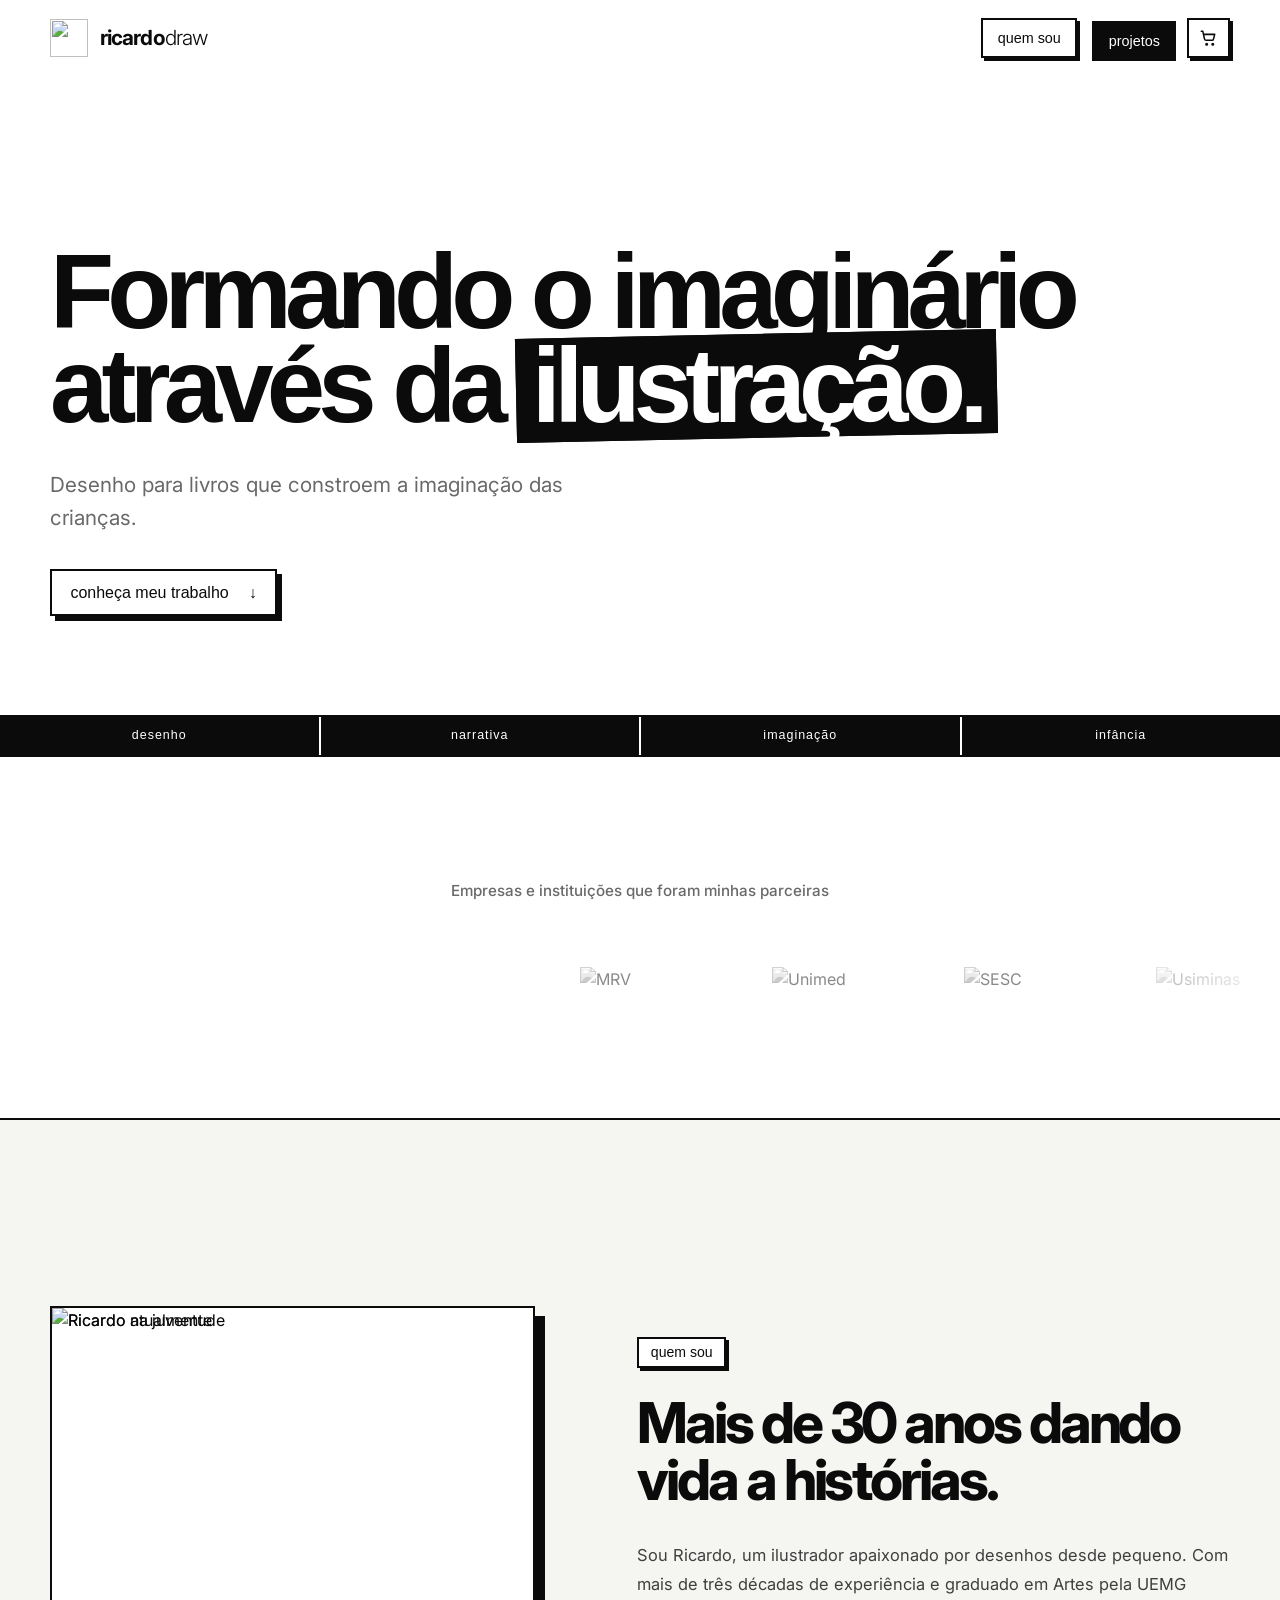
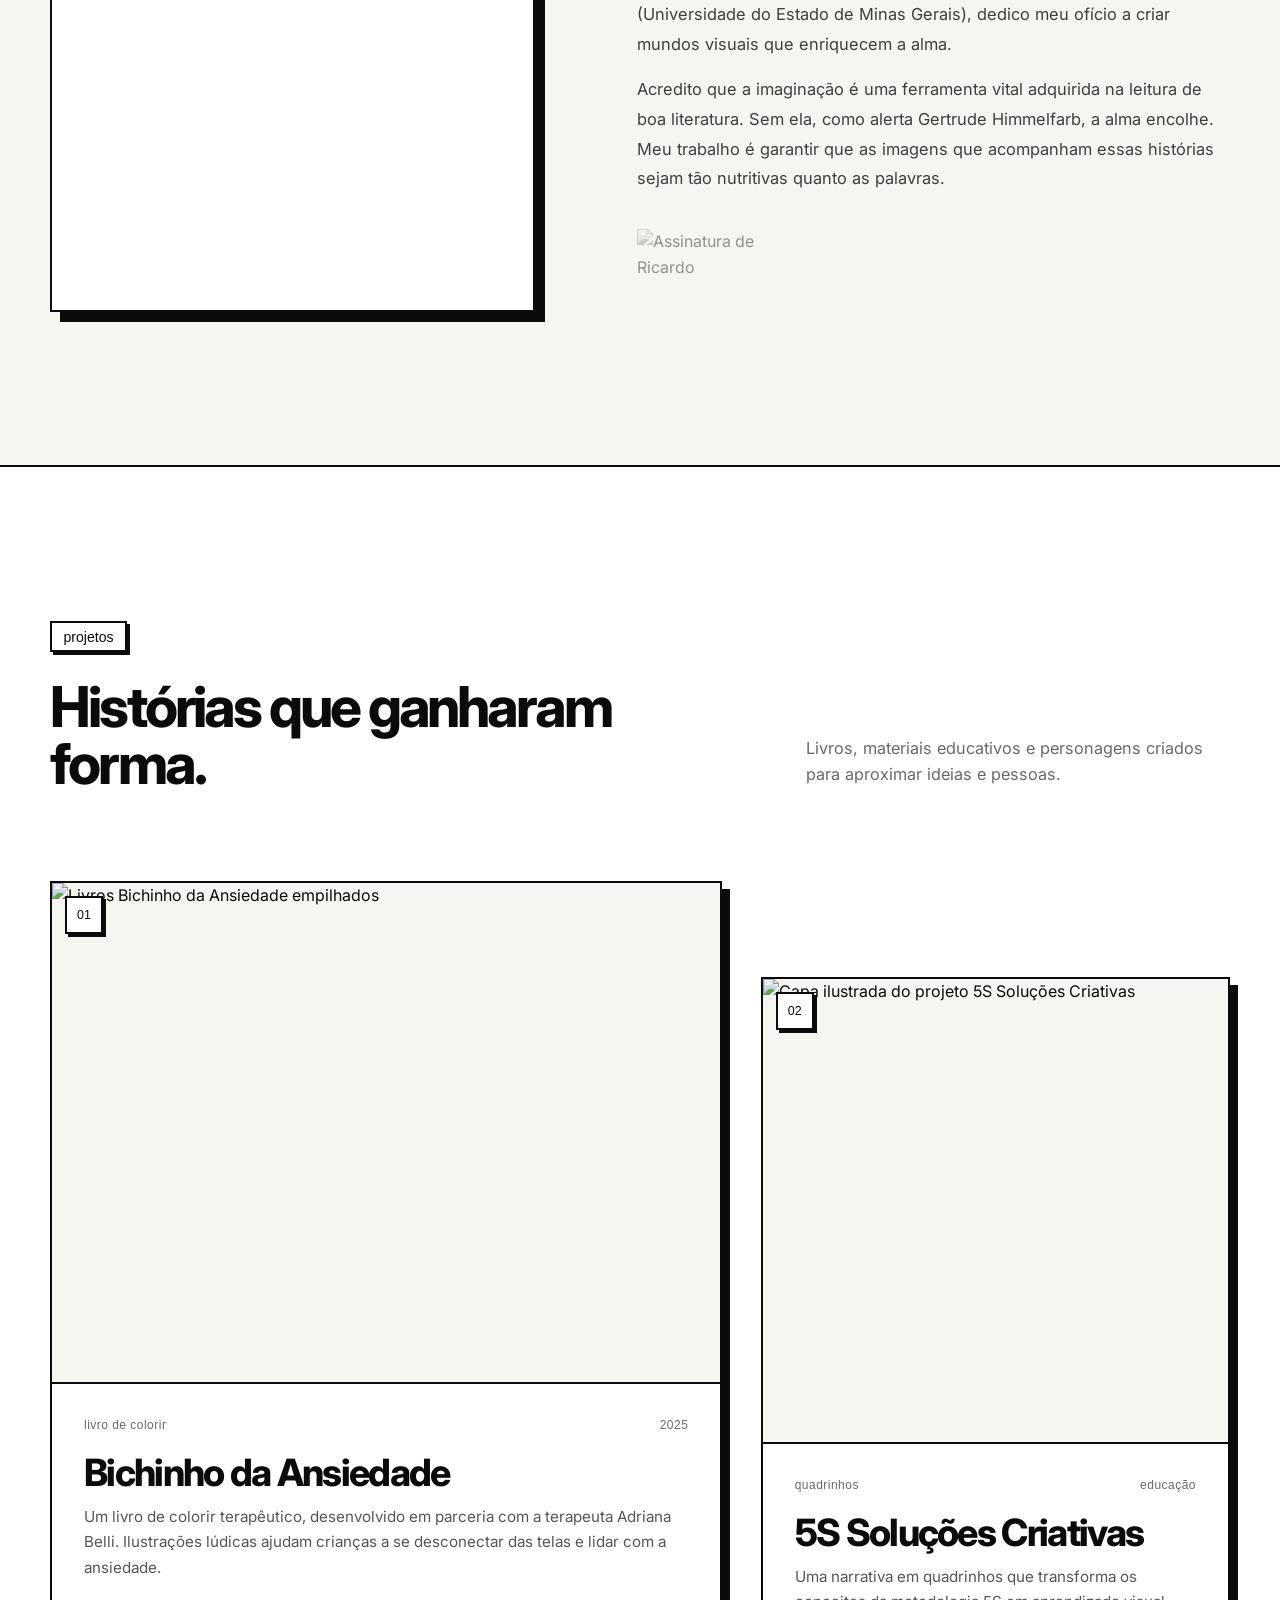
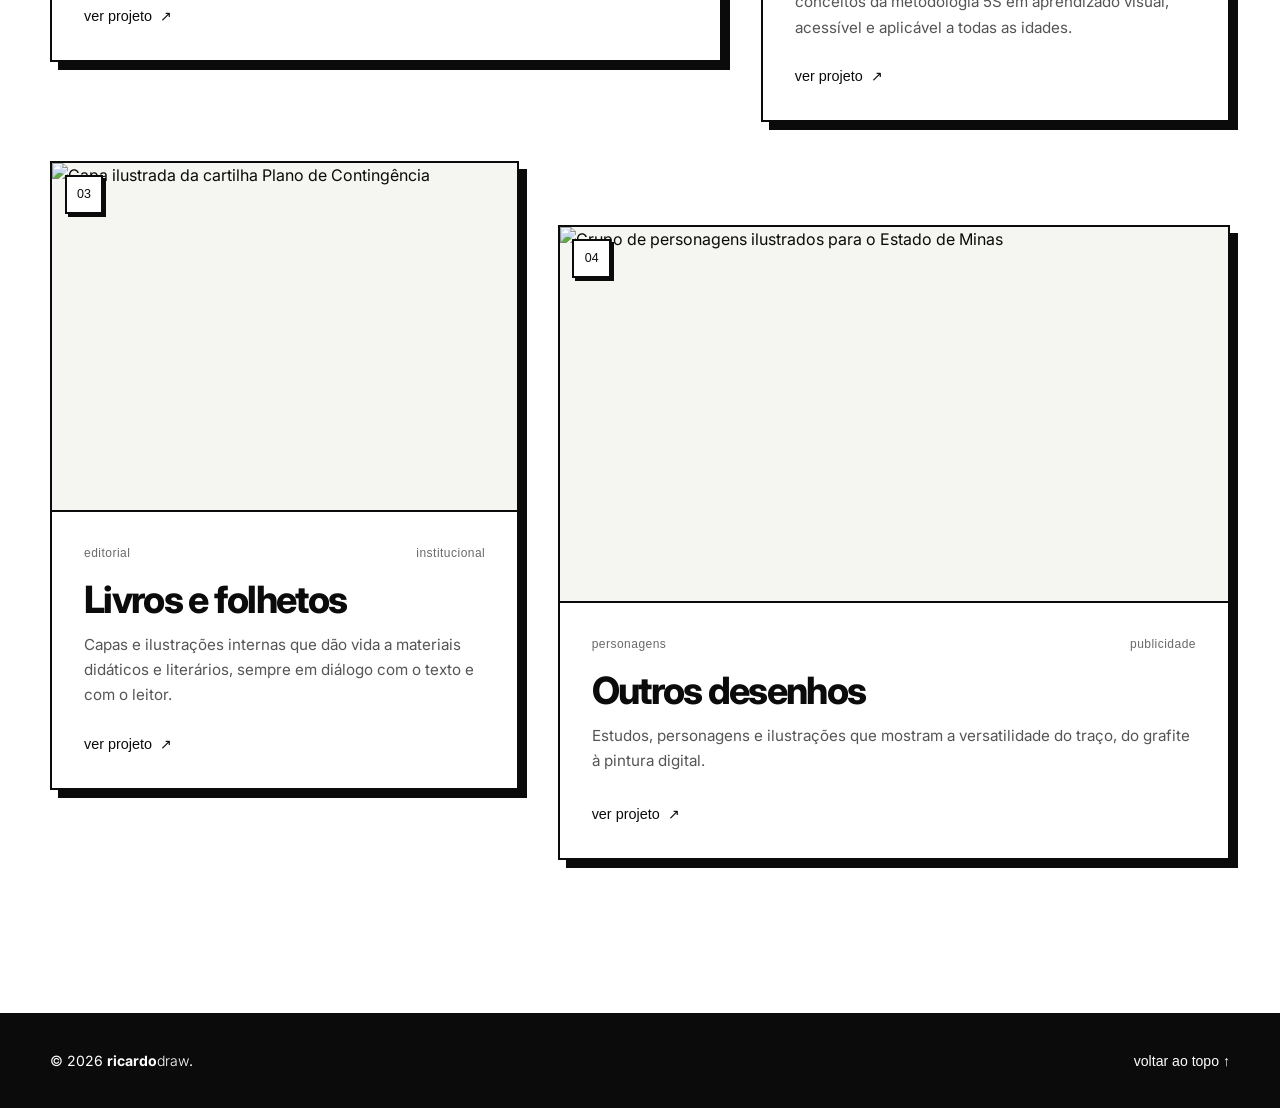
==== index.html @ 1e228457 "Add files via upload" ====
<!DOCTYPE html>
<html lang="pt-BR">

<head>
    <meta charset="UTF-8">
    <meta name="viewport" content="width=device-width, initial-scale=1.0">
    <meta name="description"
        content="Portfólio de Ricardo de Almeida, ilustrador com mais de 30 anos de experiência em livros, cartilhas e projetos para crianças.">
    <title>ricardodraw — ilustração infantil</title>

    <script>
        document.documentElement.classList.add('js');
    </script>
    <link rel="stylesheet" href="style.css">
    <link rel="stylesheet" href="index.css">
</head>

<body class="home-page">
    <header class="site-header">
        <div class="container header-content">
            <a href="#inicio" class="logo" aria-label="ricardodraw — início">
                <img src="assets/logo/Ricardodraw_ICONE.png" alt="" class="logo-icon">
                <span class="logo-text">ricardo<span class="logo-text-light">draw</span></span>
            </a>

            <nav aria-label="Navegação principal">
                <ul>
                    <li><a href="#sobre" data-section-link="sobre">quem sou</a></li>
                    <li><a href="#projetos" data-section-link="projetos">projetos</a></li>
                    <li class="cart-icon-li">
                        <a href="checkout.html" class="cart-icon-link" aria-label="Ir para o checkout">
                            <svg viewBox="0 0 24 24" fill="none" stroke="currentColor" stroke-width="2"
                                stroke-linecap="round" stroke-linejoin="round" aria-hidden="true">
                                <path d="M3 3h2l2.2 10.2a2 2 0 0 0 2 1.6h7.7a2 2 0 0 0 2-1.6L20.5 7H6"></path>
                                <circle cx="10" cy="20" r="1"></circle>
                                <circle cx="18" cy="20" r="1"></circle>
                            </svg>
                            <span class="cart-count" aria-hidden="true">0</span>
                        </a>
                    </li>
                </ul>
            </nav>
        </div>
    </header>

    <main>
        <section class="hero" id="inicio" aria-labelledby="hero-title">
            <div class="container hero-content">
                <h1 class="slogan" id="hero-title">
                    <span>Formando o imaginário</span>
                    <span>através da <mark>ilustração.</mark></span>
                </h1>
                <p class="hero-description">
                    Desenho para livros que constroem a imaginação das crianças.
                </p>
                <a href="#projetos" class="brutal-button">
                    conheça meu trabalho
                    <span aria-hidden="true">↓</span>
                </a>
            </div>
            <div class="hero-rule" aria-hidden="true">
                <span>desenho</span>
                <span>narrativa</span>
                <span>imaginação</span>
                <span>infância</span>
            </div>
        </section>

        <section id="parceiros" class="partners-section reveal" aria-labelledby="partners-title">
            <div class="container">
                <h2 id="partners-title" class="partners-title">
                    Empresas e instituições que foram minhas parceiras
                </h2>
            </div>

            <div class="logos-carousel" aria-label="Logotipos de empresas parceiras">
                <div class="logos-track">
                    <div class="logos-group">
                        <div class="logo-item"><img src="assets/EMPRESAS/mrv.svg" alt="MRV"></div>
                        <div class="logo-item"><img src="assets/EMPRESAS/unimed.svg" alt="Unimed"></div>
                        <div class="logo-item"><img src="assets/EMPRESAS/sesc.svg" alt="SESC"></div>
                        <div class="logo-item"><img src="assets/EMPRESAS/usiminas.svg" alt="Usiminas"></div>
                        <div class="logo-item"><img src="assets/EMPRESAS/estado_de_minas.svg" alt="Estado de Minas"></div>
                        <div class="logo-item"><img src="assets/EMPRESAS/editora_betania.svg" alt="Editora Betânia"></div>
                        <div class="logo-item"><img src="assets/EMPRESAS/colegio_pitagoras.svg" alt="Colégio Pitágoras"></div>
                        <div class="logo-item"><img src="assets/EMPRESAS/ietec.svg" alt="IETEC"></div>
                        <div class="logo-item"><img src="assets/EMPRESAS/cenibra.svg" alt="Cenibra"></div>
                    </div>
                    <div class="logos-group" aria-hidden="true">
                        <div class="logo-item"><img src="assets/EMPRESAS/mrv.svg" alt=""></div>
                        <div class="logo-item"><img src="assets/EMPRESAS/unimed.svg" alt=""></div>
                        <div class="logo-item"><img src="assets/EMPRESAS/sesc.svg" alt=""></div>
                        <div class="logo-item"><img src="assets/EMPRESAS/usiminas.svg" alt=""></div>
                        <div class="logo-item"><img src="assets/EMPRESAS/estado_de_minas.svg" alt=""></div>
                        <div class="logo-item"><img src="assets/EMPRESAS/editora_betania.svg" alt=""></div>
                        <div class="logo-item"><img src="assets/EMPRESAS/colegio_pitagoras.svg" alt=""></div>
                        <div class="logo-item"><img src="assets/EMPRESAS/ietec.svg" alt=""></div>
                        <div class="logo-item"><img src="assets/EMPRESAS/cenibra.svg" alt=""></div>
                    </div>
                </div>
            </div>
        </section>

        <section id="sobre" class="about-section" aria-labelledby="about-heading">
            <div class="container about-grid">
                <div class="about-visual reveal">
                    <div class="portrait-frame" tabindex="0" aria-label="Passe o cursor para ver uma foto antiga de Ricardo">
                        <img src="assets/ricardo/old.jpeg" alt="Ricardo na juventude" class="about-img portrait-old">
                        <img src="assets/ricardo/atual.jpg" alt="Ricardo atualmente" class="about-img portrait-current">
                    </div>
                </div>

                <div class="about-copy reveal" data-reveal-delay="120">
                    <p class="section-title">quem sou</p>
                    <h2 id="about-heading">Mais de 30 anos dando vida a histórias.</h2>
                    <p>
                        Sou Ricardo, um ilustrador apaixonado por desenhos desde pequeno.
                        Com mais de três décadas de experiência e graduado em Artes pela UEMG (Universidade do Estado de
                        Minas Gerais), dedico meu ofício a criar mundos visuais que enriquecem a alma.
                    </p>
                    <p>
                        Acredito que a imaginação é uma ferramenta vital adquirida na leitura de boa literatura.
                        Sem ela, como alerta Gertrude Himmelfarb, a alma encolhe. Meu trabalho é garantir que as imagens
                        que acompanham essas histórias sejam tão nutritivas quanto as palavras.
                    </p>
                    <img src="assets/logo/Assinatural.png" alt="Assinatura de Ricardo" class="about-signature">
                </div>
            </div>
        </section>

        <section id="projetos" class="projects-section" aria-labelledby="projects-heading">
            <div class="container">
                <div class="projects-heading reveal">
                    <div>
                        <p class="section-title">projetos</p>
                        <h2 id="projects-heading">Histórias que ganharam forma.</h2>
                    </div>
                    <p class="projects-intro">
                        Livros, materiais educativos e personagens criados para aproximar ideias e pessoas.
                    </p>
                </div>

                <div class="projects-grid">
                    <a href="bichinho-ansiedade.html" class="project-card project-card-featured reveal">
                        <div class="project-media">
                            <img src="assets/projetos/bichinho_ansiedade/Bichinho-da-Ansiedade-COLORIR_01.png"
                                alt="Livros Bichinho da Ansiedade empilhados" loading="lazy">
                            <span class="project-number" aria-hidden="true">01</span>
                        </div>
                        <div class="project-content">
                            <div class="project-meta">
                                <span>livro de colorir</span>
                                <span>2025</span>
                            </div>
                            <h3>Bichinho da Ansiedade</h3>
                            <p>
                                Um livro de colorir terapêutico, desenvolvido em parceria com a terapeuta Adriana Belli.
                                Ilustrações lúdicas ajudam crianças a se desconectar das telas e lidar com a ansiedade.
                            </p>
                            <span class="project-action">ver projeto <span aria-hidden="true">↗</span></span>
                        </div>
                    </a>

                    <a href="5s-solucoes.html" class="project-card project-card-tall reveal" data-reveal-delay="80">
                        <div class="project-media">
                            <img src="assets/projetos/5S solucoes/Solucoes_DANDO-UM-JEITO-1.png"
                                alt="Capa ilustrada do projeto 5S Soluções Criativas" loading="lazy">
                            <span class="project-number" aria-hidden="true">02</span>
                        </div>
                        <div class="project-content">
                            <div class="project-meta">
                                <span>quadrinhos</span>
                                <span>educação</span>
                            </div>
                            <h3>5S Soluções Criativas</h3>
                            <p>
                                Uma narrativa em quadrinhos que transforma os conceitos da metodologia 5S em aprendizado
                                visual, acessível e aplicável a todas as idades.
                            </p>
                            <span class="project-action">ver projeto <span aria-hidden="true">↗</span></span>
                        </div>
                    </a>

                    <a href="livros-folhetos.html" class="project-card project-card-standard reveal">
                        <div class="project-media">
                            <img src="assets/projetos/outros livros e folhetos/CARTILHA-Acesita_Capa.png"
                                alt="Capa ilustrada da cartilha Plano de Contingência" loading="lazy">
                            <span class="project-number" aria-hidden="true">03</span>
                        </div>
                        <div class="project-content">
                            <div class="project-meta">
                                <span>editorial</span>
                                <span>institucional</span>
                            </div>
                            <h3>Livros e folhetos</h3>
                            <p>
                                Capas e ilustrações internas que dão vida a materiais didáticos e literários, sempre em
                                diálogo com o texto e com o leitor.
                            </p>
                            <span class="project-action">ver projeto <span aria-hidden="true">↗</span></span>
                        </div>
                    </a>

                    <a href="outros-desenhos.html" class="project-card project-card-wide reveal" data-reveal-delay="80">
                        <div class="project-media">
                            <img src="assets/projetos/outros desenhos/DESENHOS_Anuncio-EM.png"
                                alt="Grupo de personagens ilustrados para o Estado de Minas" loading="lazy">
                            <span class="project-number" aria-hidden="true">04</span>
                        </div>
                        <div class="project-content">
                            <div class="project-meta">
                                <span>personagens</span>
                                <span>publicidade</span>
                            </div>
                            <h3>Outros desenhos</h3>
                            <p>
                                Estudos, personagens e ilustrações que mostram a versatilidade do traço, do grafite à
                                pintura digital.
                            </p>
                            <span class="project-action">ver projeto <span aria-hidden="true">↗</span></span>
                        </div>
                    </a>
                </div>
            </div>
        </section>
    </main>

    <footer class="site-footer">
        <div class="container footer-content">
            <p>&copy; <span id="currentYear">2026</span> <strong>ricardo<span class="logo-text-light">draw</span></strong>.</p>
            <a href="#inicio">voltar ao topo <span aria-hidden="true">↑</span></a>
        </div>
    </footer>

    <script src="index.js"></script>
    <script src="checkout-link.js"></script>
</body>

</html>
---- style.css ----
@import url('https://fonts.googleapis.com/css2?family=Inter:ital,opsz,wght@0,14..32,100..900;1,14..32,100..900&display=swap');

:root {
  --bg-color: #ffffff;
  --text-main: #1a1a1a;
  --text-dim: #6b6b6b;
  --accent-color: #000000;
  --border-color: #ebebeb;
  --hover-bg: #fafafa;
  --spacing: 3rem;
  --container-width: 900px;

  /* Animation timings */
  --ease-out-expo: cubic-bezier(0.19, 1, 0.22, 1);
  --ease-out-quint: cubic-bezier(0.22, 1, 0.36, 1);
  --ease-smooth: cubic-bezier(0.4, 0, 0.2, 1);
}

* {
  box-sizing: border-box;
  margin: 0;
  padding: 0;
}

/* Smooth scroll for entire page */
html {
  scroll-behavior: smooth;
}

body {
  font-family: "Inter", -apple-system, BlinkMacSystemFont, sans-serif;
  background-color: var(--bg-color);
  color: var(--text-main);
  line-height: 1.7;
  -webkit-font-smoothing: antialiased;
  -moz-osx-font-smoothing: grayscale;
  overflow-x: hidden;
}

/* =========================================
   Enhanced Scroll Reveal Animations
   ========================================= */

.reveal {
  opacity: 0;
  transform: translateY(40px);
  filter: blur(4px);
  transition:
    opacity 0.8s var(--ease-out-expo),
    transform 0.8s var(--ease-out-expo),
    filter 0.6s var(--ease-out-expo);
}

.reveal.active {
  opacity: 1;
  transform: translateY(0);
  filter: blur(0);
}

/* Staggered reveal for children */
.reveal-stagger>* {
  opacity: 0;
  transform: translateY(30px);
  transition:
    opacity 0.6s var(--ease-out-expo),
    transform 0.6s var(--ease-out-expo);
}

.reveal-stagger.active>*:nth-child(1) {
  transition-delay: 0.1s;
}

.reveal-stagger.active>*:nth-child(2) {
  transition-delay: 0.2s;
}

.reveal-stagger.active>*:nth-child(3) {
  transition-delay: 0.3s;
}

.reveal-stagger.active>*:nth-child(4) {
  transition-delay: 0.4s;
}

.reveal-stagger.active>*:nth-child(5) {
  transition-delay: 0.5s;
}

.reveal-stagger.active>* {
  opacity: 1;
  transform: translateY(0);
}

/* =========================================
   Links and Base Elements
   ========================================= */

a {
  text-decoration: none;
  color: inherit;
  transition: all 0.3s var(--ease-smooth);
}

a:hover {
  opacity: 0.7;
}

.container {
  max-width: var(--container-width);
  margin: 0 auto;
  padding: 0 1.5rem;
}

/* =========================================
   Header with Glass Effect
   ========================================= */

header {
  padding: 1.25rem 0;
  border-bottom: 1px solid transparent;
  position: sticky;
  top: 0;
  background-color: rgba(255, 255, 255, 0.8);
  backdrop-filter: blur(20px) saturate(180%);
  -webkit-backdrop-filter: blur(20px) saturate(180%);
  z-index: 100;
  transition:
    border-color 0.3s var(--ease-smooth),
    box-shadow 0.3s var(--ease-smooth),
    padding 0.3s var(--ease-smooth);
}

header.scrolled {
  border-bottom-color: var(--border-color);
  box-shadow: 0 1px 30px rgba(0, 0, 0, 0.04);
  padding: 1rem 0;
}

.header-content {
  display: flex;
  justify-content: space-between;
  align-items: center;
}

.logo {
  display: flex;
  align-items: center;
  gap: 0.75rem;
  transition: transform 0.3s var(--ease-out-expo);
}

.logo:hover {
  transform: scale(1.02);
}

.logo-text {
  font-family: 'Inter', sans-serif;
  font-size: 1.4rem;
  font-weight: 700;
  color: var(--text-main);
  letter-spacing: -0.03em;
}

.logo-text-light {
  font-weight: 300;
}

.logo-icon {
  height: 38px;
  width: auto;
  display: block;
  transition: transform 0.4s var(--ease-out-expo);
}

.logo:hover .logo-icon {
  transform: rotate(-5deg) scale(1.05);
}

nav ul {
  display: flex;
  list-style: none;
  gap: 2rem;
}

nav ul li a {
  font-size: 0.875rem;
  font-weight: 500;
  color: var(--text-dim);
  position: relative;
  padding: 0.5rem 0;
  transition: color 0.3s var(--ease-smooth);
}

nav ul li a::after {
  content: '';
  position: absolute;
  bottom: 0;
  left: 0;
  width: 0;
  height: 1.5px;
  background-color: var(--text-main);
  transition: width 0.4s var(--ease-out-expo);
}

nav ul li a:hover {
  color: var(--text-main);
  opacity: 1;
}

nav ul li a:hover::after {
  width: 100%;
}

/* =========================================
   Sections
   ========================================= */

section {
  padding: 3rem 0;
}

/* =========================================
   Hero Section
   ========================================= */

.hero {
  text-align: center;
  padding: 7rem 0 5rem;
  position: relative;
}

.slogan {
  font-size: 3rem;
  font-weight: 800;
  line-height: 1.15;
  margin-bottom: 1.5rem;
  letter-spacing: -0.04em;
  color: #000;

  /* Gradient Text Animation */
  background: linear-gradient(135deg, #000 0%, #333 50%, #000 100%);
  background-size: 200% 200%;
  -webkit-background-clip: text;
  background-clip: text;
  animation: gradientShift 8s ease infinite;
}

@keyframes gradientShift {

  0%,
  100% {
    background-position: 0% 50%;
  }

  50% {
    background-position: 100% 50%;
  }
}

.hero p {
  font-size: 1.25rem;
  color: var(--text-dim);
  margin-bottom: 2.5rem;
  max-width: 500px;
  margin-left: auto;
  margin-right: auto;
  line-height: 1.6;
}

/* =========================================
   CTA Button with Premium Animation
   ========================================= */

.cta-button {
  display: inline-block;
  background-color: #000;
  color: #fff;
  padding: 0.875rem 2rem;
  border-radius: 50px;
  font-weight: 600;
  font-size: 0.9rem;
  letter-spacing: 0.02em;
  position: relative;
  overflow: hidden;
  transition: all 0.4s var(--ease-out-expo);
}

.cta-button::before {
  content: '';
  position: absolute;
  inset: 0;
  background: linear-gradient(135deg, rgba(255, 255, 255, 0.1) 0%, transparent 50%);
  opacity: 0;
  transition: opacity 0.4s var(--ease-smooth);
}

.cta-button:hover {
  background-color: #1a1a1a;
  transform: translateY(-3px);
  box-shadow:
    0 10px 40px rgba(0, 0, 0, 0.2),
    0 0 0 1px rgba(255, 255, 255, 0.1) inset;
  opacity: 1;
}

.cta-button:hover::before {
  opacity: 1;
}

.cta-button:active {
  transform: translateY(-1px);
  box-shadow: 0 5px 20px rgba(0, 0, 0, 0.15);
}

/* =========================================
   Project Items
   ========================================= */

.project-list {
  display: flex;
  flex-direction: column;
  gap: 1rem;
}

.project-item {
  display: flex;
  justify-content: space-between;
  align-items: center;
  padding: 1.25rem;
  border-bottom: 1px solid var(--border-color);
  border-radius: 8px;
  transition: all 0.4s var(--ease-out-expo);
}

.project-item:hover {
  background-color: var(--hover-bg);
  padding-left: 1.5rem;
  border-color: transparent;
  box-shadow: 0 2px 20px rgba(0, 0, 0, 0.04);
}

.project-name {
  font-weight: 600;
  font-size: 1.1rem;
}

.project-meta {
  color: var(--text-dim);
  font-size: 0.9rem;
}

/* =========================================
   About Section
   ========================================= */

.about-grid {
  display: flex;
  gap: 3rem;
  align-items: center;
  margin-top: 2rem;
}

.about-image {
  flex: 1;
}

/* Image Hover Effect with Smooth Transition */
.img-container {
  position: relative;
  width: 100%;
  border-radius: 16px;
  overflow: hidden;
  box-shadow: 0 20px 60px rgba(0, 0, 0, 0.1);
  transition: all 0.5s var(--ease-out-expo);
}

.img-container:hover {
  box-shadow: 0 30px 80px rgba(0, 0, 0, 0.15);
  transform: translateY(-5px);
}

.about-img {
  width: 100%;
  height: auto;
  display: block;
  object-fit: cover;
}

/* Old image (Reference for aspect ratio) */
.about-img.reference {
  filter: grayscale(100%);
  position: relative;
  z-index: 1;
}

/* Current image (Overlay, visible by default) */
.about-img.overlay {
  position: absolute;
  top: 0;
  left: 0;
  width: 100%;
  height: 100%;
  z-index: 2;
  opacity: 1;
  transition: opacity 1.5s var(--ease-out-expo);
}

/* Hover: Hide overlay to reveal reference */
.img-container:hover .about-img.overlay {
  opacity: 0;
  transition: opacity 0.5s var(--ease-smooth);
}

.about-text {
  flex: 1.5;
}

.about-text h2 {
  font-size: 1.75rem;
  margin-bottom: 1.25rem;
  font-weight: 700;
  letter-spacing: -0.03em;
  line-height: 1.3;
}

.about-text p {
  margin-bottom: 1rem;
  color: var(--text-dim);
  font-size: 1.05rem;
  line-height: 1.8;
}

.about-signature {
  width: 140px;
  height: auto;
  margin-top: 2rem;
  display: block;
  opacity: 0.15;
  filter: grayscale(100%);
  transition: all 0.5s var(--ease-out-expo);
}

.about-signature:hover {
  opacity: 0.4;
  transform: scale(1.05);
}

/* =========================================
   Testimonials Carousel
   ========================================= */

.carousel-container {
  overflow: hidden;
  position: relative;
  background: linear-gradient(135deg, var(--hover-bg) 0%, #f5f5f5 100%);
  padding: 3rem 2rem;
  border-radius: 20px;
  box-shadow: 0 4px 30px rgba(0, 0, 0, 0.03);
}

.carousel-track {
  display: flex;
  transition: transform 0.6s var(--ease-out-expo);
}

.testimonial-card {
  min-width: 100%;
  text-align: center;
  padding: 1rem 2rem;
}

.testimonial-text {
  font-size: 1.35rem;
  font-style: italic;
  margin-bottom: 1.25rem;
  font-weight: 500;
  color: var(--text-main);
  line-height: 1.6;
}

.testimonial-author {
  font-weight: 600;
  font-size: 0.95rem;
  color: var(--text-dim);
}

/* Navigation dots */
.carousel-nav {
  display: flex;
  justify-content: center;
  gap: 0.75rem;
  margin-top: 2rem;
}

.dot {
  width: 8px;
  height: 8px;
  background-color: #d0d0d0;
  border-radius: 50%;
  cursor: pointer;
  transition: all 0.4s var(--ease-out-expo);
}

.dot:hover {
  background-color: #999;
  transform: scale(1.3);
}

.dot.active {
  background-color: #333;
  width: 24px;
  border-radius: 4px;
}

/* =========================================
   Footer
   ========================================= */

footer {
  text-align: center;
  padding: 3rem 0;
  border-top: 1px solid var(--border-color);
  margin-top: 2rem;
  color: var(--text-dim);
  font-size: 0.875rem;
  transition: all 0.3s var(--ease-smooth);
}

footer:hover {
  color: var(--text-main);
}

/* =========================================
   Section Title
   ========================================= */

.section-title {
  font-size: 0.8rem;
  text-transform: uppercase;
  letter-spacing: 0.15em;
  color: var(--text-dim);
  margin-bottom: 1.75rem;
  font-weight: 600;
  position: relative;
  display: inline-block;
}

.section-title::after {
  content: '';
  position: absolute;
  bottom: -6px;
  left: 0;
  width: 30px;
  height: 2px;
  background-color: var(--text-dim);
  transition: width 0.4s var(--ease-out-expo);
}

.section-title:hover::after {
  width: 100%;
}

/* =========================================
   Partners Logos Carousel
   ========================================= */

#parceiros {
  padding: 5rem 0;
}

.partners-title {
  text-align: center;
  font-size: 1rem;
  font-weight: 500;
  color: var(--text-dim);
  margin-bottom: 2.5rem;
  letter-spacing: 0;
  line-height: 1.5;
}

.logos-carousel {
  position: relative;
  overflow: hidden;
  padding: 2.5rem 0;
}

/* Gradient overlays - smoother */
.logos-carousel::before,
.logos-carousel::after {
  content: '';
  position: absolute;
  top: 0;
  bottom: 0;
  width: 200px;
  z-index: 2;
  pointer-events: none;
}

.logos-carousel::before {
  left: 0;
  background: linear-gradient(to right, var(--bg-color) 0%, transparent 100%);
}

.logos-carousel::after {
  right: 0;
  background: linear-gradient(to left, var(--bg-color) 0%, transparent 100%);
}

.logos-track {
  display: flex;
  gap: 5rem;
  animation: scroll 45s linear infinite;
  width: fit-content;
}

.logos-track:hover {
  animation-play-state: paused;
}

.logo-item {
  flex-shrink: 0;
  display: flex;
  align-items: center;
  justify-content: center;
  height: 55px;
  min-width: 110px;
  transition: transform 0.4s var(--ease-out-expo);
}

.logo-item:hover {
  transform: scale(1.1);
}

.logo-item img {
  max-height: 100%;
  max-width: 100%;
  width: auto;
  height: auto;
  object-fit: contain;
  filter: grayscale(100%) opacity(0.5);
  transition: all 0.5s var(--ease-out-expo);
}

.logo-item img:hover {
  filter: grayscale(0%) opacity(1);
}

@keyframes scroll {
  0% {
    transform: translateX(0);
  }

  100% {
    transform: translateX(-50%);
  }
}

/* =========================================
   Hover effect for "ilustração" word
   ========================================= */

.hover-ilustracao {
  position: relative;
  display: inline-block;
  cursor: default;
  white-space: nowrap;
  transition: all 0.3s var(--ease-out-expo);
}

/* Original text stays in flow but hides on hover */
.hover-ilustracao:hover {
  color: transparent;
}

/* Pseudo-element creates the "sticker" on top */
.hover-ilustracao:hover::after {
  content: 'ilustração.';
  position: absolute;
  left: 60%;
  top: 52%;
  transform: translate(-50%, -50%) rotate(-3deg) scale(1.0);
  font-family: "Borel", cursive;
  font-size: 1.1em;
  color: #000;
  z-index: 100;

  /* Simulate thick white border stroke */
  -webkit-text-stroke: 4px #fff;
  paint-order: stroke fill;

  /* Softer drop shadow */
  filter: drop-shadow(3px 6px 12px rgba(0, 0, 0, 0.1));

  pointer-events: none;
  animation: stickerPop 0.4s var(--ease-out-expo);
}

@keyframes stickerPop {
  0% {
    opacity: 0;
    transform: translate(-50%, -50%) rotate(-8deg) scale(0.8);
  }

  100% {
    opacity: 1;
    transform: translate(-50%, -50%) rotate(-3deg) scale(1.0);
  }
}

/* =========================================
   Project Carousel (Swiper)
   ========================================= */

.project-carousel {
  padding-top: 50px;
  padding-bottom: 70px;
  width: 100%;
  position: relative;
}

/* Gradient Fade - smoother */
.project-carousel::before,
.project-carousel::after {
  content: '';
  position: absolute;
  top: 0;
  bottom: 0;
  width: 150px;
  z-index: 20;
  pointer-events: none;
}

.project-carousel::before {
  left: 0;
  background: linear-gradient(to right, var(--bg-color) 0%, transparent 100%);
}

.project-carousel::after {
  right: 0;
  background: linear-gradient(to left, var(--bg-color) 0%, transparent 100%);
}

.swiper-slide.project-card {
  background: #fff;
  width: 320px;
  height: 480px;
  border: 1px solid #eaeaea;
  border-radius: 16px;
  display: flex;
  flex-direction: column;
  overflow: hidden;
  box-shadow: 0 4px 20px rgba(0, 0, 0, 0.04);
  transition: all 0.5s var(--ease-out-expo);
  opacity: 0.5;
  transform: scale(0.95);
}

/* Active Slide Styling */
.swiper-slide-active.project-card {
  border-color: #e0e0e0;
  box-shadow:
    0 20px 50px rgba(0, 0, 0, 0.08),
    0 0 0 1px rgba(0, 0, 0, 0.02);
  opacity: 1;
  transform: scale(1);
  z-index: 10;
}

/* Image Container */
.project-image-container {
  height: 70%;
  width: 100%;
  overflow: hidden;
  position: relative;
  border-bottom: 1px solid #f0f0f0;
}

.project-image-container img {
  width: 100%;
  height: 100%;
  object-fit: cover;
  transition: transform 0.8s var(--ease-out-expo);
}

/* Zoom effect on active */
.swiper-slide-active .project-image-container img {
  transform: scale(1.05);
}

/* Info Section */
.project-info {
  padding: 1.5rem 1.25rem;
  flex: 1;
  display: flex;
  flex-direction: column;
  align-items: center;
  justify-content: flex-start;
  text-align: center;
  background: #fff;
}

.project-title {
  font-family: 'Inter', sans-serif;
  font-size: 1.15rem;
  font-weight: 600;
  margin-bottom: 0.5rem;
  color: var(--text-main);
  letter-spacing: -0.02em;
}

.project-desc {
  font-family: 'Inter', sans-serif;
  font-size: 0.9rem;
  color: var(--text-dim);
  line-height: 1.6;

  /* Control visibility */
  display: block;
  opacity: 0;
  transform: translateY(15px);
  transition: all 0.5s var(--ease-out-expo) 0.1s;

  /* Limit lines */
  display: -webkit-box;
  -webkit-line-clamp: 4;
  line-clamp: 4;
  -webkit-box-orient: vertical;
  overflow: hidden;
}

/* Show description only on active slide */
.swiper-slide-active .project-desc {
  opacity: 1;
  transform: translateY(0);
}

/* Pagination Customization */
.swiper-pagination-bullet {
  background: #e0e0e0;
  opacity: 1;
  width: 8px;
  height: 8px;
  transition: all 0.4s var(--ease-out-expo);
}

.swiper-pagination-bullet-active {
  background: #333;
  width: 28px;
  border-radius: 4px;
}

/* Navigation Arrows */
.project-carousel .swiper-button-prev,
.project-carousel .swiper-button-next {
  width: 44px;
  height: 44px;
  background: rgba(255, 255, 255, 0.9);
  border: 1px solid var(--border-color);
  border-radius: 50%;
  color: var(--text-main);
  z-index: 30;
  transition: all 0.4s var(--ease-out-expo);
  box-shadow: 0 4px 20px rgba(0, 0, 0, 0.06);
}

.project-carousel .swiper-button-prev:hover,
.project-carousel .swiper-button-next:hover {
  background: var(--text-main);
  color: #fff;
  border-color: var(--text-main);
  transform: scale(1.08);
  box-shadow: 0 8px 30px rgba(0, 0, 0, 0.12);
}

.project-carousel .swiper-button-prev:active,
.project-carousel .swiper-button-next:active {
  transform: scale(0.96);
}

.project-carousel .swiper-button-prev::after,
.project-carousel .swiper-button-next::after {
  font-size: 16px;
  font-weight: 700;
}

/* =========================================
   Responsive
   ========================================= */

/* Clickable Project Cards */
a.project-card.project-link {
  text-decoration: none;
  color: inherit;
  cursor: pointer;
}

a.project-card.project-link:hover {
  opacity: 1;
}


@media (max-width: 768px) {
  .about-grid {
    flex-direction: column-reverse;
    gap: 2rem;
  }

  .slogan {
    font-size: 2.25rem;
  }

  .hero {
    padding: 5rem 0 4rem;
  }

  .hero p {
    font-size: 1.1rem;
  }

  .partners-title {
    font-size: 0.95rem;
    margin-bottom: 2rem;
    padding: 0 1rem;
  }

  .logos-carousel::before,
  .logos-carousel::after {
    width: 100px;
  }

  .logos-track {
    gap: 3.5rem;
  }

  .logo-item {
    min-width: 90px;
    height: 45px;
  }

  .swiper-slide.project-card {
    width: 280px;
    height: 440px;
  }

  .project-info {
    padding: 1.25rem 1rem;
  }

  .project-title {
    font-size: 1.05rem;
  }

  .project-desc {
    font-size: 0.85rem;
    -webkit-line-clamp: 3;
    line-clamp: 3;
  }

  nav ul {
    gap: 1.25rem;
  }

  nav ul li a {
    font-size: 0.8rem;
  }

  .about-text h2 {
    font-size: 1.5rem;
  }

  .about-text p {
    font-size: 1rem;
  }

  .testimonial-text {
    font-size: 1.15rem;
  }
}

/* =========================================
   Loading Animation for Page Entry
   ========================================= */

@keyframes fadeInUp {
  from {
    opacity: 0;
    transform: translateY(30px);
  }

  to {
    opacity: 1;
    transform: translateY(0);
  }
}

.hero.active .slogan {
  animation: fadeInUp 0.8s var(--ease-out-expo) 0.1s both;
}

.hero.active p {
  animation: fadeInUp 0.8s var(--ease-out-expo) 0.2s both;
}

.hero.active .cta-button {
  animation: fadeInUp 0.8s var(--ease-out-expo) 0.3s both;
}

/* =========================================
   Smooth Selection Color
   ========================================= */

::selection {
  background-color: rgba(0, 0, 0, 0.1);
  color: #000;
}

/* =========================================
   Focus States for Accessibility
   ========================================= */

a:focus-visible,
button:focus-visible {
  outline: 2px solid var(--text-main);
  outline-offset: 3px;
}

/* =========================================
   Custom Scrollbar (Subtle)
   ========================================= */

::-webkit-scrollbar {
  width: 8px;
}

::-webkit-scrollbar-track {
  background: transparent;
}

::-webkit-scrollbar-thumb {
  background: #d0d0d0;
  border-radius: 4px;
}

::-webkit-scrollbar-thumb:hover {
  background: #b0b0b0;
}
---- index.css ----
@font-face {
  font-family: "Arlon";
  src: url("font/arlon-regular.ttf") format("truetype");
  font-style: normal;
  font-weight: 400;
  font-display: swap;
}

@font-face {
  font-family: "Arlon";
  src: url("font/arlon-bold.ttf") format("truetype");
  font-style: normal;
  font-weight: 700;
  font-display: swap;
}

.home-page {
  --home-black: #0b0b0b;
  --home-white: #fff;
  --home-paper: #f5f5f1;
  --home-gray: #696969;
  --home-line: #0b0b0b;
  --home-shadow: 5px 5px 0 var(--home-black);
  --home-shadow-small: 3px 3px 0 var(--home-black);
  --home-container: 1180px;
  --home-ease-out: cubic-bezier(0.16, 1, 0.3, 1);
  --home-ease-snap: cubic-bezier(0.34, 1.56, 0.64, 1);
  background: var(--home-white);
  color: var(--home-black);
  font-family: "Inter", Arial, sans-serif;
  line-height: 1.6;
}

.home-page .container {
  width: min(100% - 3rem, var(--home-container));
  max-width: none;
  padding: 0;
}

.home-page a {
  opacity: 1;
}

.home-page button,
.home-page .brutal-button,
.home-page nav a,
.home-page .section-title {
  font-family: "Arlon", Arial, sans-serif;
  font-weight: 400;
  text-transform: lowercase;
}

.home-page section {
  padding: 0;
  scroll-margin-top: 7rem;
}

.home-page ::selection {
  background: var(--home-black);
  color: var(--home-white);
}

.home-page :focus-visible {
  outline: 3px solid var(--home-black);
  outline-offset: 4px;
}

/* Header */
.home-page .site-header {
  position: fixed;
  inset: 0 0 auto;
  z-index: 100;
  padding: 1.1rem 0;
  border-bottom: 2px solid transparent;
  background: rgba(255, 255, 255, 0.92);
  transition:
    padding 240ms var(--home-ease-out),
    border-color 240ms ease,
    background-color 240ms ease;
}

.home-page .site-header.scrolled {
  padding: 0.7rem 0;
  border-bottom-color: var(--home-black);
  background: var(--home-white);
  box-shadow: none;
}

.home-page .header-content {
  display: flex;
  align-items: center;
  justify-content: space-between;
  gap: 2rem;
}

.home-page .logo {
  display: inline-flex;
  align-items: center;
  gap: 0.7rem;
  min-width: max-content;
  transition: transform 300ms var(--home-ease-snap);
}

.home-page .logo:hover {
  transform: rotate(-1deg);
}

.home-page .logo-icon {
  width: 2.4rem;
  height: 2.4rem;
  object-fit: contain;
  transition: transform 350ms var(--home-ease-snap);
}

.home-page .logo:hover .logo-icon {
  transform: rotate(-8deg) scale(1.08);
}

.home-page .logo-text {
  color: var(--home-black);
  font-size: 1.3rem;
  letter-spacing: -0.04em;
}

.home-page nav ul {
  display: flex;
  align-items: center;
  gap: 0.75rem;
}

.home-page nav ul li a {
  display: inline-flex;
  min-height: 2.55rem;
  align-items: center;
  justify-content: center;
  padding: 0.48rem 0.9rem;
  border: 2px solid var(--home-black);
  background: var(--home-white);
  color: var(--home-black);
  font-size: 0.9rem;
  line-height: 1;
  box-shadow: var(--home-shadow-small);
  transition:
    transform 180ms var(--home-ease-out),
    box-shadow 180ms var(--home-ease-out),
    color 180ms ease,
    background-color 180ms ease;
}

.home-page nav ul li a::after {
  display: none;
}

.home-page nav ul li a:hover,
.home-page nav ul li a[aria-current="true"] {
  transform: translate(3px, 3px);
  background: var(--home-black);
  color: var(--home-white);
  box-shadow: 0 0 0 var(--home-black);
}

.home-page nav ul li a:active {
  transform: translate(4px, 4px);
}

.home-page .cart-icon-li {
  margin-left: 0.1rem;
}

.home-page .cart-icon-link {
  position: relative;
  padding: 0.42rem 0.65rem;
}

.home-page .cart-icon-link svg {
  width: 1.15rem;
  height: 1.15rem;
}

.home-page .cart-count {
  position: absolute;
  top: -0.5rem;
  right: -0.5rem;
  display: none;
  min-width: 1.3rem;
  height: 1.3rem;
  place-items: center;
  padding-inline: 0.2rem;
  border: 2px solid var(--home-black);
  border-radius: 0;
  background: var(--home-black);
  color: var(--home-white);
  font-family: "Inter", Arial, sans-serif;
  font-size: 0.62rem;
  font-weight: 800;
  line-height: 1;
}

.home-page .cart-count.visible {
  display: grid;
}

/* Hero */
.home-page .hero {
  min-height: min(800px, 100svh);
  display: grid;
  align-content: center;
  padding-top: 7rem;
  overflow: hidden;
  text-align: left;
}

.home-page .hero-content {
  padding-top: clamp(4rem, 10vh, 7rem);
  padding-bottom: clamp(4rem, 11vh, 7.5rem);
}

.home-page .hero-kicker {
  margin-bottom: 1.6rem;
  color: var(--home-gray);
  font-size: 0.78rem;
  font-weight: 700;
  letter-spacing: 0.13em;
  text-transform: uppercase;
}

.home-page .slogan {
  max-width: 1100px;
  margin: 0;
  color: var(--home-black);
  background: none;
  font-family: "Arlon", Arial, sans-serif;
  font-size: clamp(3.5rem, 8.2vw, 7.7rem);
  font-weight: 700;
  line-height: 0.89;
  letter-spacing: -0.065em;
  animation: none;
}

.home-page .slogan > span {
  display: block;
}

.home-page .slogan mark {
  position: relative;
  z-index: 0;
  display: inline-block;
  padding: 0 0.08em 0.05em;
  color: var(--home-white);
  background: transparent;
  white-space: nowrap;
  transform: rotate(0);
  transform-origin: center;
  transition: transform 220ms var(--home-ease-snap);
}

.home-page .slogan mark:hover {
  transform: rotate(-1.1deg);
}

.home-page .slogan mark::before {
  content: "";
  position: absolute;
  z-index: -1;
  inset: 0 -0.07em -0.05em;
  border: 0.025em solid var(--home-black);
  background: var(--home-black);
  transform: rotate(-1.2deg) scaleX(0);
  transform-origin: left center;
  transition: transform 700ms var(--home-ease-out);
}

.home-page.is-loaded .slogan mark::before {
  transform: rotate(-1.2deg) scaleX(1);
  transition-delay: 480ms;
}

.home-page .hero-description {
  max-width: 520px;
  margin: 2rem 0 2.2rem;
  color: var(--home-gray);
  font-size: clamp(1.05rem, 1.7vw, 1.3rem);
  line-height: 1.55;
}

.home-page .brutal-button {
  display: inline-flex;
  align-items: center;
  gap: 1.25rem;
  padding: 0.85rem 1.15rem;
  border: 2px solid var(--home-black);
  border-radius: 0;
  background: var(--home-white);
  color: var(--home-black);
  font-size: 1rem;
  line-height: 1;
  box-shadow: var(--home-shadow);
  transition:
    transform 180ms var(--home-ease-out),
    box-shadow 180ms var(--home-ease-out),
    background-color 180ms ease,
    color 180ms ease;
}

.home-page .brutal-button span {
  transition: transform 300ms var(--home-ease-snap);
}

.home-page .brutal-button:hover {
  transform: translate(5px, 5px);
  background: var(--home-black);
  color: var(--home-white);
  box-shadow: 0 0 0 var(--home-black);
}

.home-page .brutal-button:hover span {
  transform: translateY(3px);
}

.home-page .brutal-button:active {
  transform: translate(6px, 6px);
}

.home-page .hero-rule {
  display: flex;
  width: 100%;
  overflow: hidden;
  border-block: 2px solid var(--home-black);
  background: var(--home-black);
  color: var(--home-white);
  white-space: nowrap;
}

.home-page .hero-rule span {
  flex: 1;
  padding: 0.55rem 2rem;
  font-family: "Arlon", Arial, sans-serif;
  font-size: 0.78rem;
  letter-spacing: 0.08em;
  text-align: center;
  text-transform: lowercase;
}

.home-page .hero-rule span + span {
  border-left: 2px solid var(--home-white);
}

/* Entry and scroll reveal */
.js .home-page .hero-kicker,
.js .home-page .slogan > span,
.js .home-page .hero-description,
.js .home-page .brutal-button {
  opacity: 0;
  transform: translateY(24px);
  transition:
    opacity 750ms var(--home-ease-out),
    transform 750ms var(--home-ease-out);
}

.js .home-page.is-loaded .hero-kicker,
.js .home-page.is-loaded .slogan > span,
.js .home-page.is-loaded .hero-description,
.js .home-page.is-loaded .brutal-button {
  opacity: 1;
  transform: translateY(0);
}

.js .home-page.is-loaded .slogan > span:first-child {
  transition-delay: 100ms;
}

.js .home-page.is-loaded .slogan > span:nth-child(2) {
  transition-delay: 180ms;
}

.js .home-page.is-loaded .hero-description {
  transition-delay: 280ms;
}

.js .home-page.is-loaded .brutal-button {
  transition-delay: 360ms;
}

.js .home-page .reveal {
  opacity: 0;
  filter: none;
  transform: translateY(32px);
  transition:
    opacity 700ms var(--home-ease-out),
    transform 700ms var(--home-ease-out);
  transition-delay: var(--reveal-delay, 0ms);
}

.js .home-page .reveal.is-visible {
  opacity: 1;
  transform: translateY(0);
}

/* Partners */
.home-page .partners-section {
  padding: clamp(5rem, 9vw, 8rem) 0;
  border-bottom: 2px solid var(--home-black);
}

.home-page .partners-title {
  margin-bottom: 2.8rem;
  color: var(--home-gray);
  font-size: 0.95rem;
  font-weight: 500;
  text-align: center;
}

.home-page .logos-carousel {
  overflow: hidden;
  padding: 1.2rem 0 1.2rem calc(50% - 60px);
}

.home-page .logos-track {
  display: flex;
  gap: 4.5rem;
  width: max-content;
  animation: none;
  transform: translateX(0);
}

.home-page .logos-carousel.is-running .logos-track {
  animation: home-marquee 36s linear infinite;
}

.home-page .logos-carousel:hover .logos-track {
  animation-play-state: paused;
}

.home-page .logos-group {
  display: flex;
  align-items: center;
  gap: 4.5rem;
}

.home-page .logo-item {
  width: 120px;
  height: 52px;
  flex: none;
}

.home-page .logo-item img {
  width: 100%;
  height: 100%;
  object-fit: contain;
  filter: grayscale(1);
  opacity: 0.48;
  transition:
    filter 300ms ease,
    opacity 300ms ease,
    transform 300ms var(--home-ease-snap);
}

.home-page .logo-item:hover img {
  filter: grayscale(1) brightness(0);
  opacity: 1;
  transform: scale(1.08);
}

@keyframes home-marquee {
  from {
    transform: translateX(0);
  }

  to {
    transform: translateX(calc(-50% - 2.25rem));
  }
}

/* About */
.home-page .about-section {
  padding: clamp(6rem, 12vw, 10rem) 0;
  background: var(--home-paper);
  border-bottom: 2px solid var(--home-black);
}

.home-page .about-grid {
  display: grid;
  grid-template-columns: minmax(280px, 0.9fr) minmax(340px, 1.1fr);
  align-items: center;
  gap: clamp(3rem, 8vw, 7rem);
}

.home-page .about-visual {
  position: relative;
}

.home-page .portrait-frame {
  position: relative;
  overflow: hidden;
  aspect-ratio: 4 / 5;
  border: 2px solid var(--home-black);
  background: var(--home-white);
  box-shadow: 10px 10px 0 var(--home-black);
  cursor: crosshair;
}

.home-page .about-img {
  position: absolute;
  inset: 0;
  width: 100%;
  height: 100%;
  object-fit: cover;
  border-radius: 0;
}

.home-page .portrait-old {
  filter: grayscale(1) contrast(1.05);
}

.home-page .portrait-current {
  z-index: 1;
  transition:
    opacity 650ms var(--home-ease-out),
    transform 900ms var(--home-ease-out);
}

.home-page .portrait-frame:hover .portrait-current,
.home-page .portrait-frame:focus .portrait-current {
  opacity: 0;
  transform: scale(1.04);
}

.home-page .portrait-label {
  position: absolute;
  z-index: 2;
  right: 0.8rem;
  bottom: 0.8rem;
  padding: 0.25rem 0.55rem;
  border: 2px solid var(--home-black);
  background: var(--home-white);
  color: var(--home-black);
  font-family: "Arlon", Arial, sans-serif;
  font-size: 0.75rem;
  line-height: 1;
  box-shadow: 2px 2px 0 var(--home-black);
  transition:
    opacity 250ms ease,
    transform 250ms var(--home-ease-out);
}

.home-page .portrait-label-before {
  opacity: 0;
  transform: translateY(5px);
}

.home-page .portrait-frame:hover .portrait-label-now,
.home-page .portrait-frame:focus .portrait-label-now {
  opacity: 0;
  transform: translateY(5px);
}

.home-page .portrait-frame:hover .portrait-label-before,
.home-page .portrait-frame:focus .portrait-label-before {
  opacity: 1;
  transform: translateY(0);
}

.home-page .section-title {
  display: inline-block;
  margin: 0 0 1.6rem;
  padding: 0.42rem 0.72rem;
  border: 2px solid var(--home-black);
  background: var(--home-white);
  color: var(--home-black);
  font-size: 0.88rem;
  letter-spacing: 0;
  line-height: 1;
  box-shadow: var(--home-shadow-small);
}

.home-page .section-title::after {
  display: none;
}

.home-page .about-copy h2,
.home-page .projects-heading h2 {
  margin: 0;
  color: var(--home-black);
  font-size: clamp(2.25rem, 4.4vw, 4.4rem);
  font-weight: 750;
  line-height: 1.02;
  letter-spacing: -0.055em;
}

.home-page .about-copy h2 {
  margin-bottom: 2rem;
}

.home-page .about-copy > p:not(.section-title) {
  max-width: 650px;
  margin-bottom: 1rem;
  color: #3f3f3f;
  font-size: 1.03rem;
  line-height: 1.8;
}

.home-page .about-signature {
  width: 145px;
  margin-top: 2.2rem;
  filter: grayscale(1);
  opacity: 0.42;
  transition:
    opacity 300ms ease,
    transform 400ms var(--home-ease-snap);
}

.home-page .about-signature:hover {
  opacity: 0.85;
  transform: rotate(-2deg) scale(1.04);
}

/* Projects */
.home-page .projects-section {
  padding: clamp(6rem, 12vw, 10rem) 0;
}

.home-page .projects-heading {
  display: grid;
  grid-template-columns: 1.25fr 0.75fr;
  align-items: end;
  gap: 3rem;
  margin-bottom: clamp(3rem, 7vw, 5.5rem);
}

.home-page .projects-intro {
  max-width: 430px;
  justify-self: end;
  margin-bottom: 0.35rem;
  color: var(--home-gray);
  font-size: 1.02rem;
}

.home-page .projects-grid {
  display: grid;
  grid-template-columns: repeat(12, 1fr);
  gap: clamp(1.5rem, 3vw, 2.5rem);
  align-items: start;
}

.home-page .project-card {
  position: relative;
  display: flex;
  flex-direction: column;
  overflow: visible;
  border: 2px solid var(--home-black);
  background: var(--home-white);
  color: var(--home-black);
  box-shadow: 8px 8px 0 var(--home-black);
  transition:
    transform 260ms var(--home-ease-out),
    box-shadow 260ms var(--home-ease-out);
}

.home-page a.project-card {
  cursor: pointer;
}

.home-page .project-card:hover {
  opacity: 1;
  transform: translate(8px, 8px);
  box-shadow: 0 0 0 var(--home-black);
}

.home-page .project-card-featured {
  grid-column: span 7;
}

.home-page .project-card-tall {
  grid-column: span 5;
  margin-top: 6rem;
}

.home-page .project-card-standard {
  grid-column: span 5;
}

.home-page .project-card-wide {
  grid-column: span 7;
  margin-top: 4rem;
}

.home-page .project-media {
  position: relative;
  overflow: hidden;
  aspect-ratio: 4 / 3;
  border-bottom: 2px solid var(--home-black);
  background: var(--home-paper);
}

.home-page .project-card-tall .project-media {
  aspect-ratio: 1 / 1;
}

.home-page .project-card-wide .project-media {
  aspect-ratio: 16 / 9;
}

.home-page .project-media img {
  width: 100%;
  height: 100%;
  object-fit: cover;
  filter: saturate(0.85);
  transition:
    transform 800ms var(--home-ease-out),
    filter 400ms ease;
}

.home-page .project-card:hover .project-media img {
  transform: scale(1.035);
  filter: saturate(1);
}

.home-page .project-number {
  position: absolute;
  top: 0.8rem;
  left: 0.8rem;
  display: grid;
  width: 2.4rem;
  height: 2.4rem;
  place-items: center;
  border: 2px solid var(--home-black);
  background: var(--home-white);
  font-family: "Arlon", Arial, sans-serif;
  font-size: 0.78rem;
  line-height: 1;
  box-shadow: 3px 3px 0 var(--home-black);
  transition:
    transform 350ms var(--home-ease-snap),
    color 200ms ease,
    background-color 200ms ease;
}

.home-page .project-card:hover .project-number {
  transform: rotate(-5deg);
  background: var(--home-black);
  color: var(--home-white);
}

.home-page .project-content {
  display: flex;
  min-height: 255px;
  flex: 1;
  flex-direction: column;
  padding: clamp(1.35rem, 3vw, 2rem);
}

.home-page .project-meta {
  display: flex;
  justify-content: space-between;
  gap: 1rem;
  margin-bottom: 1.1rem;
  color: var(--home-gray);
  font-family: "Arlon", Arial, sans-serif;
  font-size: 0.75rem;
  letter-spacing: 0.04em;
  text-transform: lowercase;
}

.home-page .project-content h3 {
  margin: 0 0 0.75rem;
  font-size: clamp(1.6rem, 3vw, 2.35rem);
  font-weight: 760;
  line-height: 1.05;
  letter-spacing: -0.045em;
}

.home-page .project-content p {
  max-width: 620px;
  margin: 0;
  color: #555;
  font-size: 0.95rem;
  line-height: 1.65;
}

.home-page .project-action {
  display: inline-flex;
  align-items: center;
  align-self: flex-start;
  gap: 0.5rem;
  margin-top: auto;
  padding-top: 1.6rem;
  font-family: "Arlon", Arial, sans-serif;
  font-size: 0.9rem;
  text-transform: lowercase;
}

.home-page .project-action span {
  transition: transform 300ms var(--home-ease-snap);
}

.home-page .project-card:hover .project-action span {
  transform: translate(3px, -3px);
}

/* Footer */
.home-page .site-footer {
  margin: 0;
  padding: 2.2rem 0;
  border-top: 2px solid var(--home-black);
  background: var(--home-black);
  color: var(--home-white);
  font-size: 0.88rem;
}

.home-page .footer-content {
  display: flex;
  align-items: center;
  justify-content: space-between;
  gap: 2rem;
}

.home-page .site-footer a {
  font-family: "Arlon", Arial, sans-serif;
  text-transform: lowercase;
}

.home-page .site-footer a span {
  display: inline-block;
  transition: transform 300ms var(--home-ease-snap);
}

.home-page .site-footer a:hover span {
  transform: translateY(-3px);
}

/* Cart alignment on the home page */
.home-page .cart-sidebar {
  font-family: "Inter", Arial, sans-serif;
}

.home-page .cart-sidebar button,
.home-page .cart-sidebar .checkout-btn {
  font-family: "Arlon", Arial, sans-serif;
  text-transform: lowercase;
}

@media (max-width: 900px) {
  .home-page .hero {
    min-height: auto;
  }

  .home-page .about-grid {
    grid-template-columns: 0.85fr 1.15fr;
    gap: 3rem;
  }

  .home-page .project-card-featured,
  .home-page .project-card-wide {
    grid-column: span 7;
  }

  .home-page .project-card-tall,
  .home-page .project-card-standard {
    grid-column: span 5;
  }
}

@media (max-width: 720px) {
  .home-page .container {
    width: min(100% - 2rem, var(--home-container));
  }

  .home-page .site-header {
    padding: 0.75rem 0;
  }

  .home-page .header-content {
    gap: 0.75rem;
  }

  .home-page .logo-text {
    display: none;
  }

  .home-page .logo-icon {
    width: 2.2rem;
    height: 2.2rem;
  }

  .home-page nav ul {
    gap: 0.5rem;
  }

  .home-page nav ul li a {
    min-height: 2.35rem;
    padding: 0.42rem 0.65rem;
    font-size: 0.78rem;
    box-shadow: 2px 2px 0 var(--home-black);
  }

  .home-page .cart-icon-link {
    padding-inline: 0.55rem;
  }

  .home-page .hero {
    padding-top: 5rem;
  }

  .home-page .hero-content {
    padding-top: 5rem;
    padding-bottom: 5rem;
  }

  .home-page .slogan {
    font-size: clamp(3.3rem, 15vw, 5.8rem);
    line-height: 0.92;
  }

  .home-page .slogan mark {
    white-space: normal;
  }

  .home-page .hero-rule span {
    flex: none;
    min-width: 45vw;
  }

  .home-page .hero-rule span:nth-child(n + 3) {
    display: none;
  }

  .home-page .about-grid {
    grid-template-columns: 1fr;
  }

  .home-page .about-visual {
    width: min(88%, 430px);
  }

  .home-page .projects-heading {
    grid-template-columns: 1fr;
    gap: 1.5rem;
  }

  .home-page .projects-intro {
    justify-self: start;
  }

  .home-page .projects-grid {
    grid-template-columns: 1fr;
    gap: 2.2rem;
  }

  .home-page .project-card-featured,
  .home-page .project-card-tall,
  .home-page .project-card-standard,
  .home-page .project-card-wide {
    grid-column: 1;
    margin-top: 0;
  }

  .home-page .project-content {
    min-height: 0;
  }

  .home-page .project-action {
    margin-top: 0;
  }

  .home-page .footer-content {
    align-items: flex-start;
    flex-direction: column;
    gap: 0.8rem;
  }
}

@media (max-width: 400px) {
  .home-page nav ul li a {
    padding-inline: 0.48rem;
    font-size: 0.73rem;
  }

  .home-page .slogan {
    font-size: 3rem;
  }
}

@media (prefers-reduced-motion: reduce) {
  .home-page .logos-carousel.is-running .logos-track {
    animation: none;
    transform: translateX(0);
  }

  .home-page *,
  .home-page *::before,
  .home-page *::after {
    scroll-behavior: auto !important;
    animation-duration: 0.01ms !important;
    animation-iteration-count: 1 !important;
    transition-duration: 0.01ms !important;
    transition-delay: 0ms !important;
  }

  .js .home-page .reveal,
  .js .home-page .hero-kicker,
  .js .home-page .slogan > span,
  .js .home-page .hero-description,
  .js .home-page .brutal-button {
    opacity: 1;
    transform: none;
  }
}
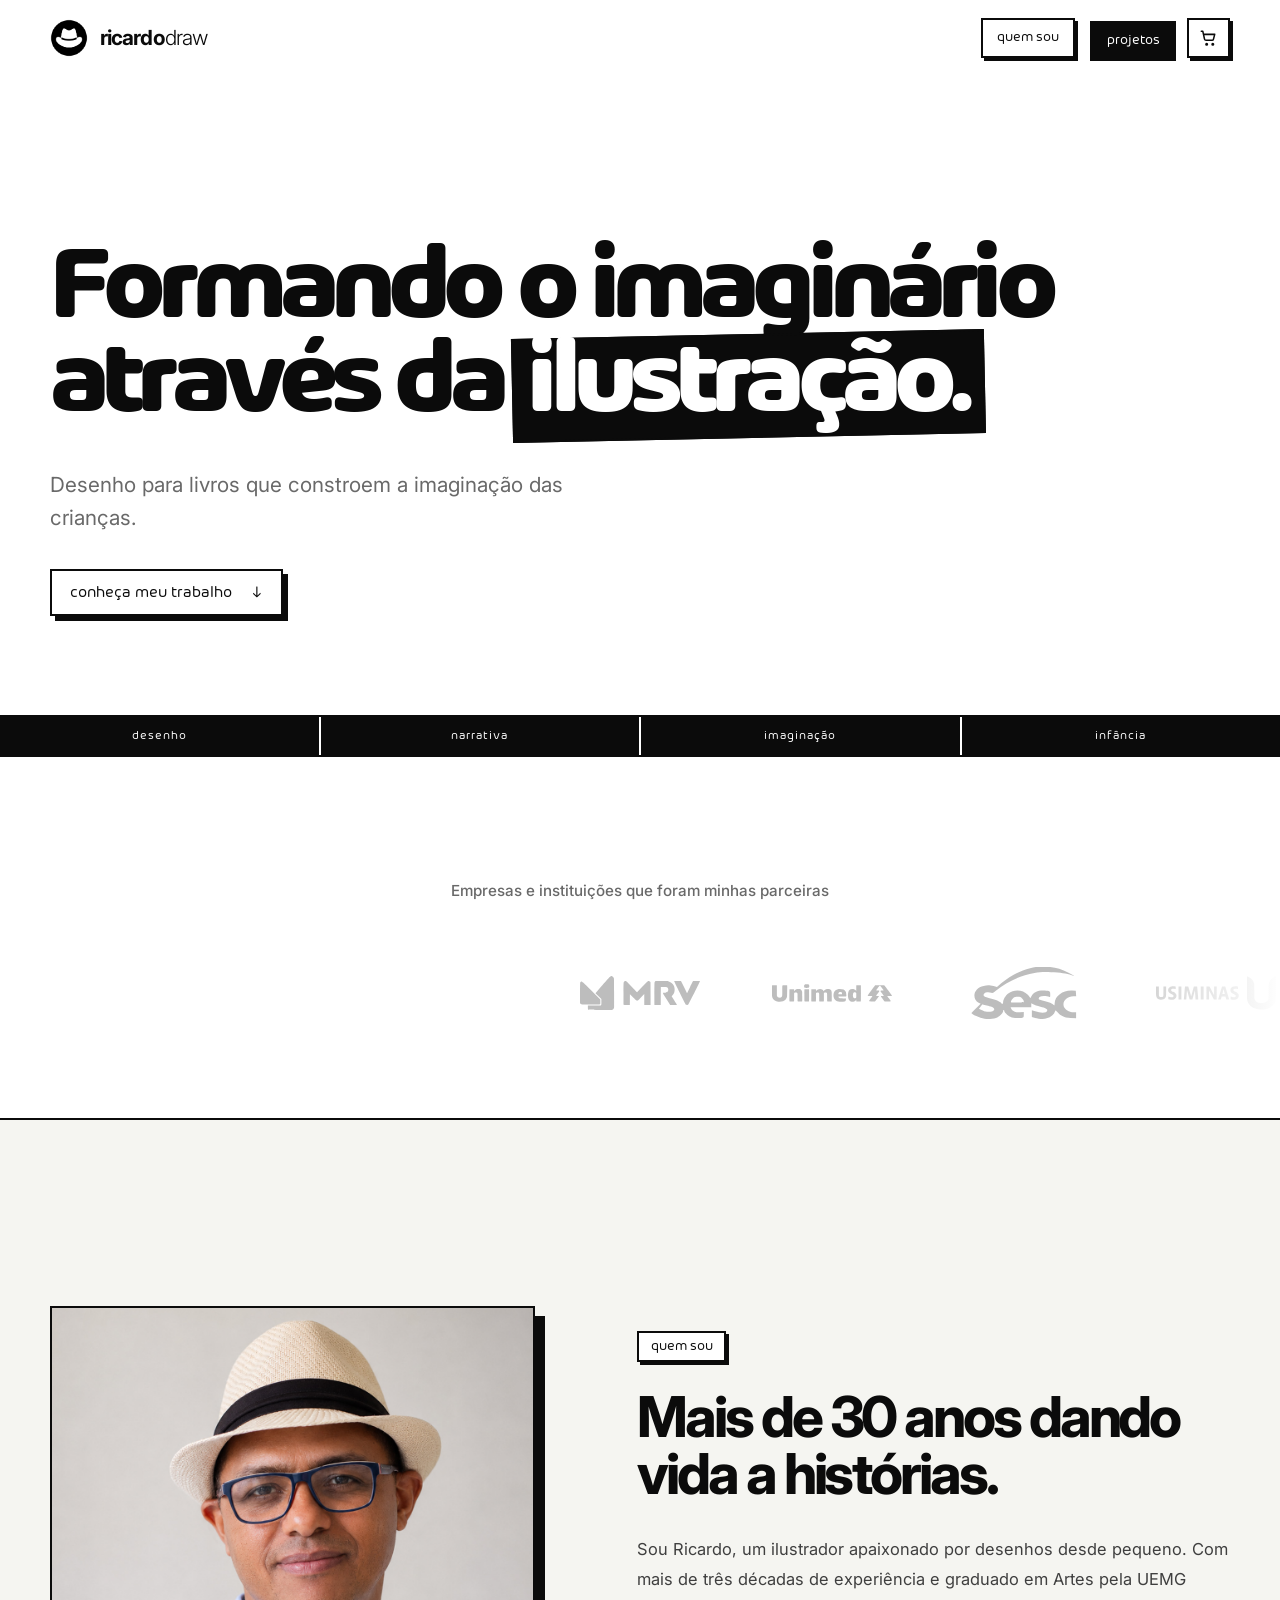
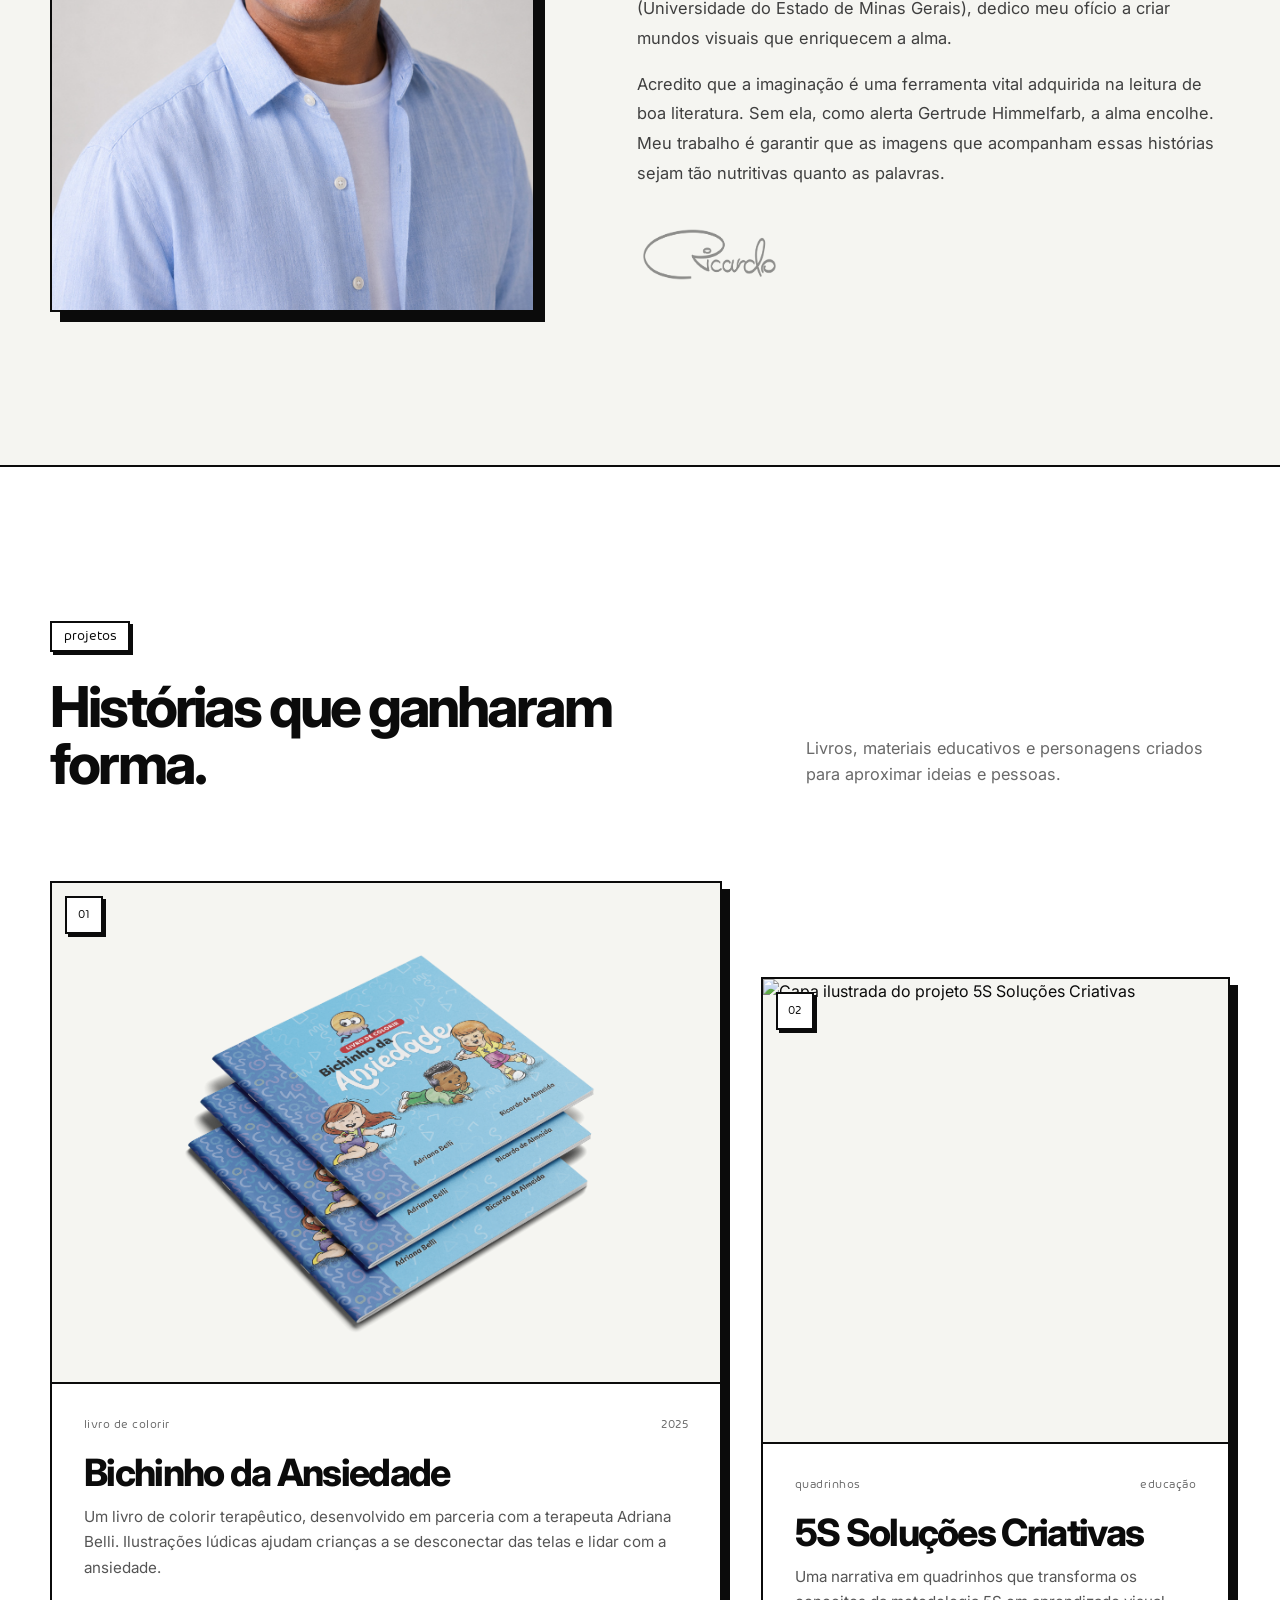
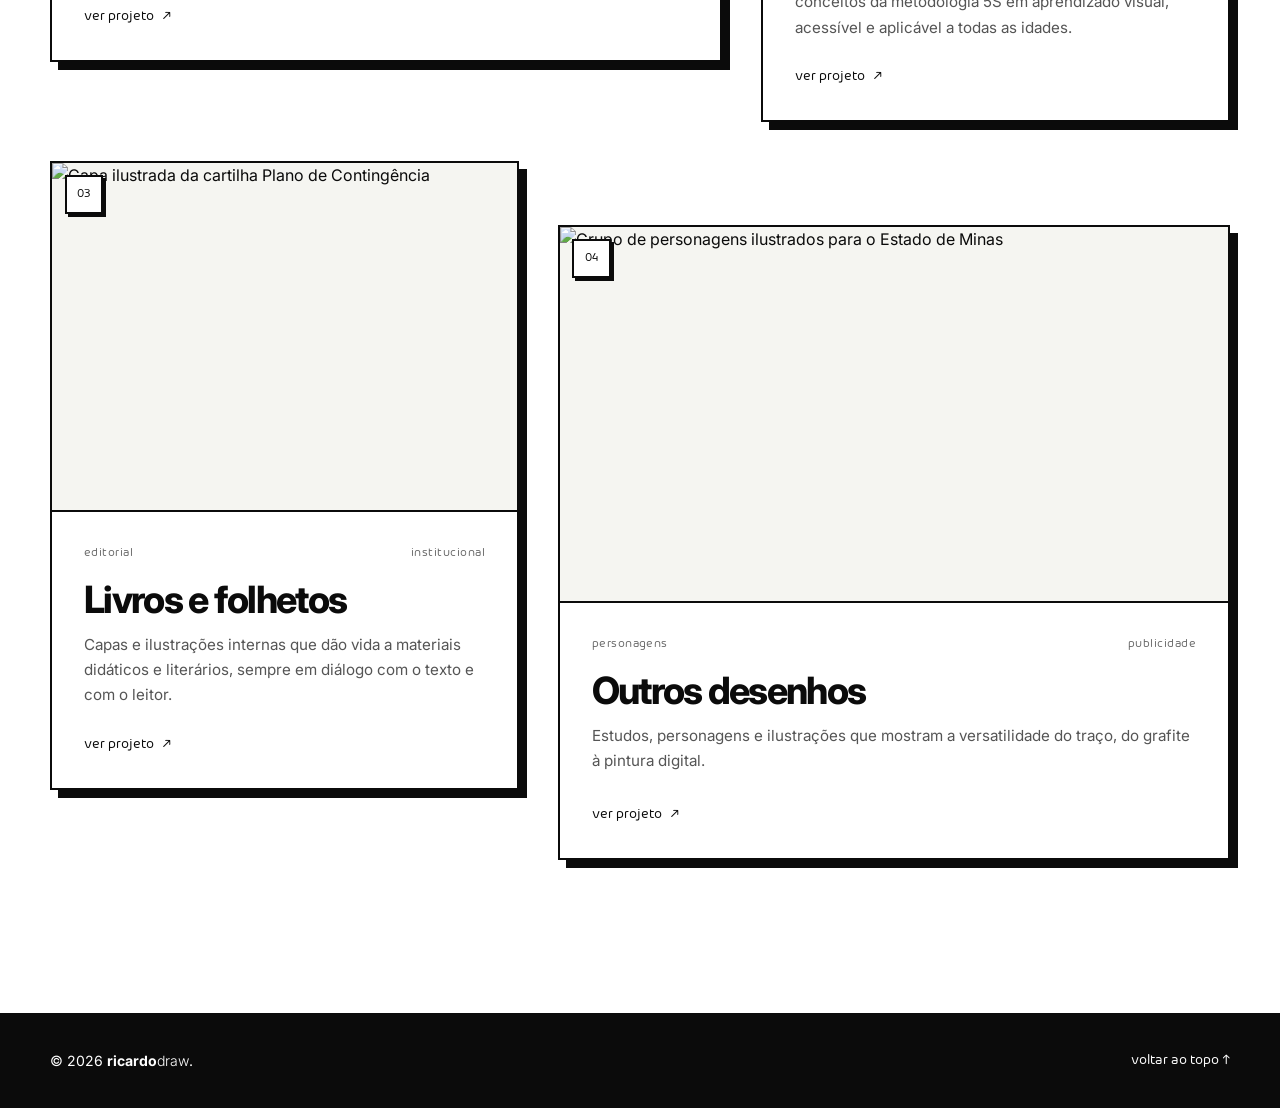
==== commit f9b8c888: "Update index.html" ====
--- a/index.html
+++ b/index.html
@@ -163,7 +163,7 @@
 
                     <a href="5s-solucoes.html" class="project-card project-card-tall reveal" data-reveal-delay="80">
                         <div class="project-media">
-                            <img src="assets/projetos/5S solucoes/Solucoes_DANDO-UM-JEITO-1.png"
+                            <img src="assets/projetos/5s-solucoes/Solucoes_DANDO-UM-JEITO-1.png"
                                 alt="Capa ilustrada do projeto 5S Soluções Criativas" loading="lazy">
                             <span class="project-number" aria-hidden="true">02</span>
                         </div>
@@ -183,7 +183,7 @@
 
                     <a href="livros-folhetos.html" class="project-card project-card-standard reveal">
                         <div class="project-media">
-                            <img src="assets/projetos/outros livros e folhetos/CARTILHA-Acesita_Capa.png"
+                            <img src="assets/projetos/outros-livros-e-folhetos/CARTILHA-Acesita_Capa.png"
                                 alt="Capa ilustrada da cartilha Plano de Contingência" loading="lazy">
                             <span class="project-number" aria-hidden="true">03</span>
                         </div>
@@ -203,7 +203,7 @@
 
                     <a href="outros-desenhos.html" class="project-card project-card-wide reveal" data-reveal-delay="80">
                         <div class="project-media">
-                            <img src="assets/projetos/outros desenhos/DESENHOS_Anuncio-EM.png"
+                            <img src="assets/projetos/outros-desenhos/DESENHOS_Anuncio-EM.png"
                                 alt="Grupo de personagens ilustrados para o Estado de Minas" loading="lazy">
                             <span class="project-number" aria-hidden="true">04</span>
                         </div>
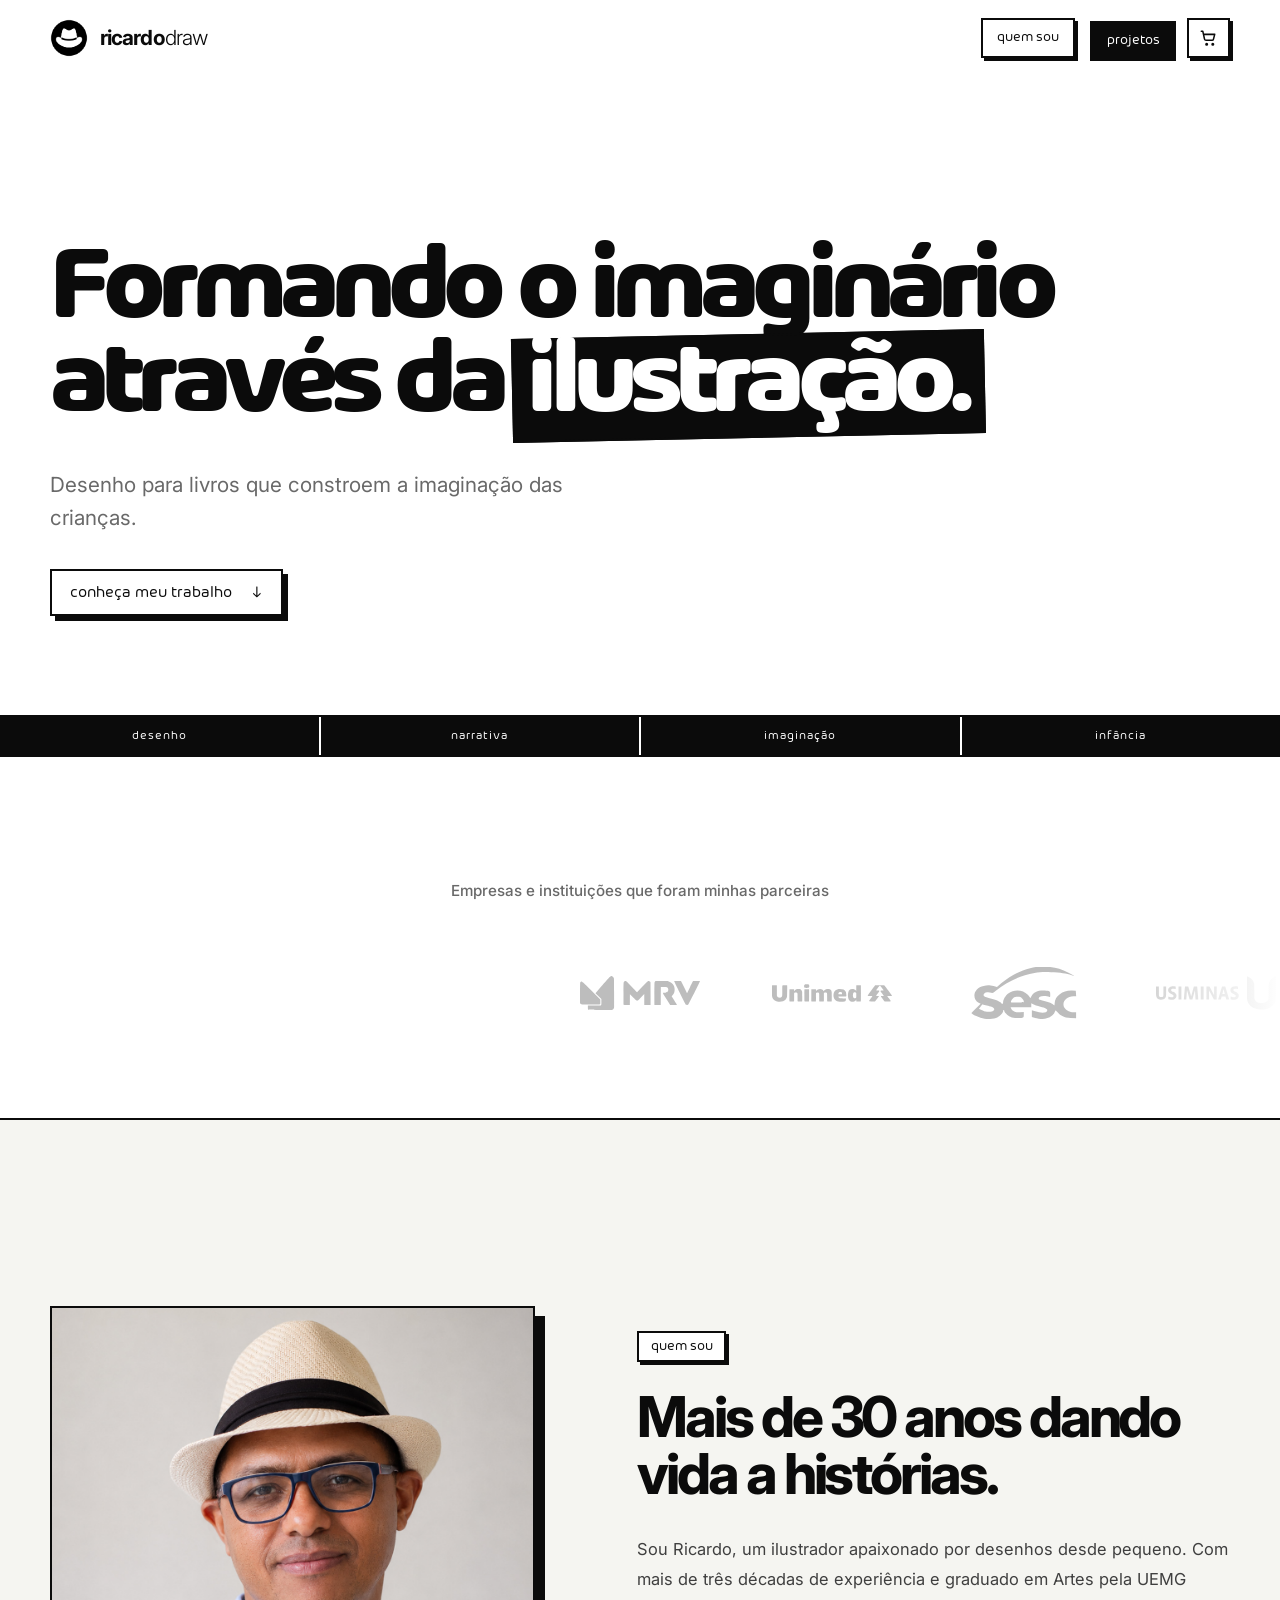
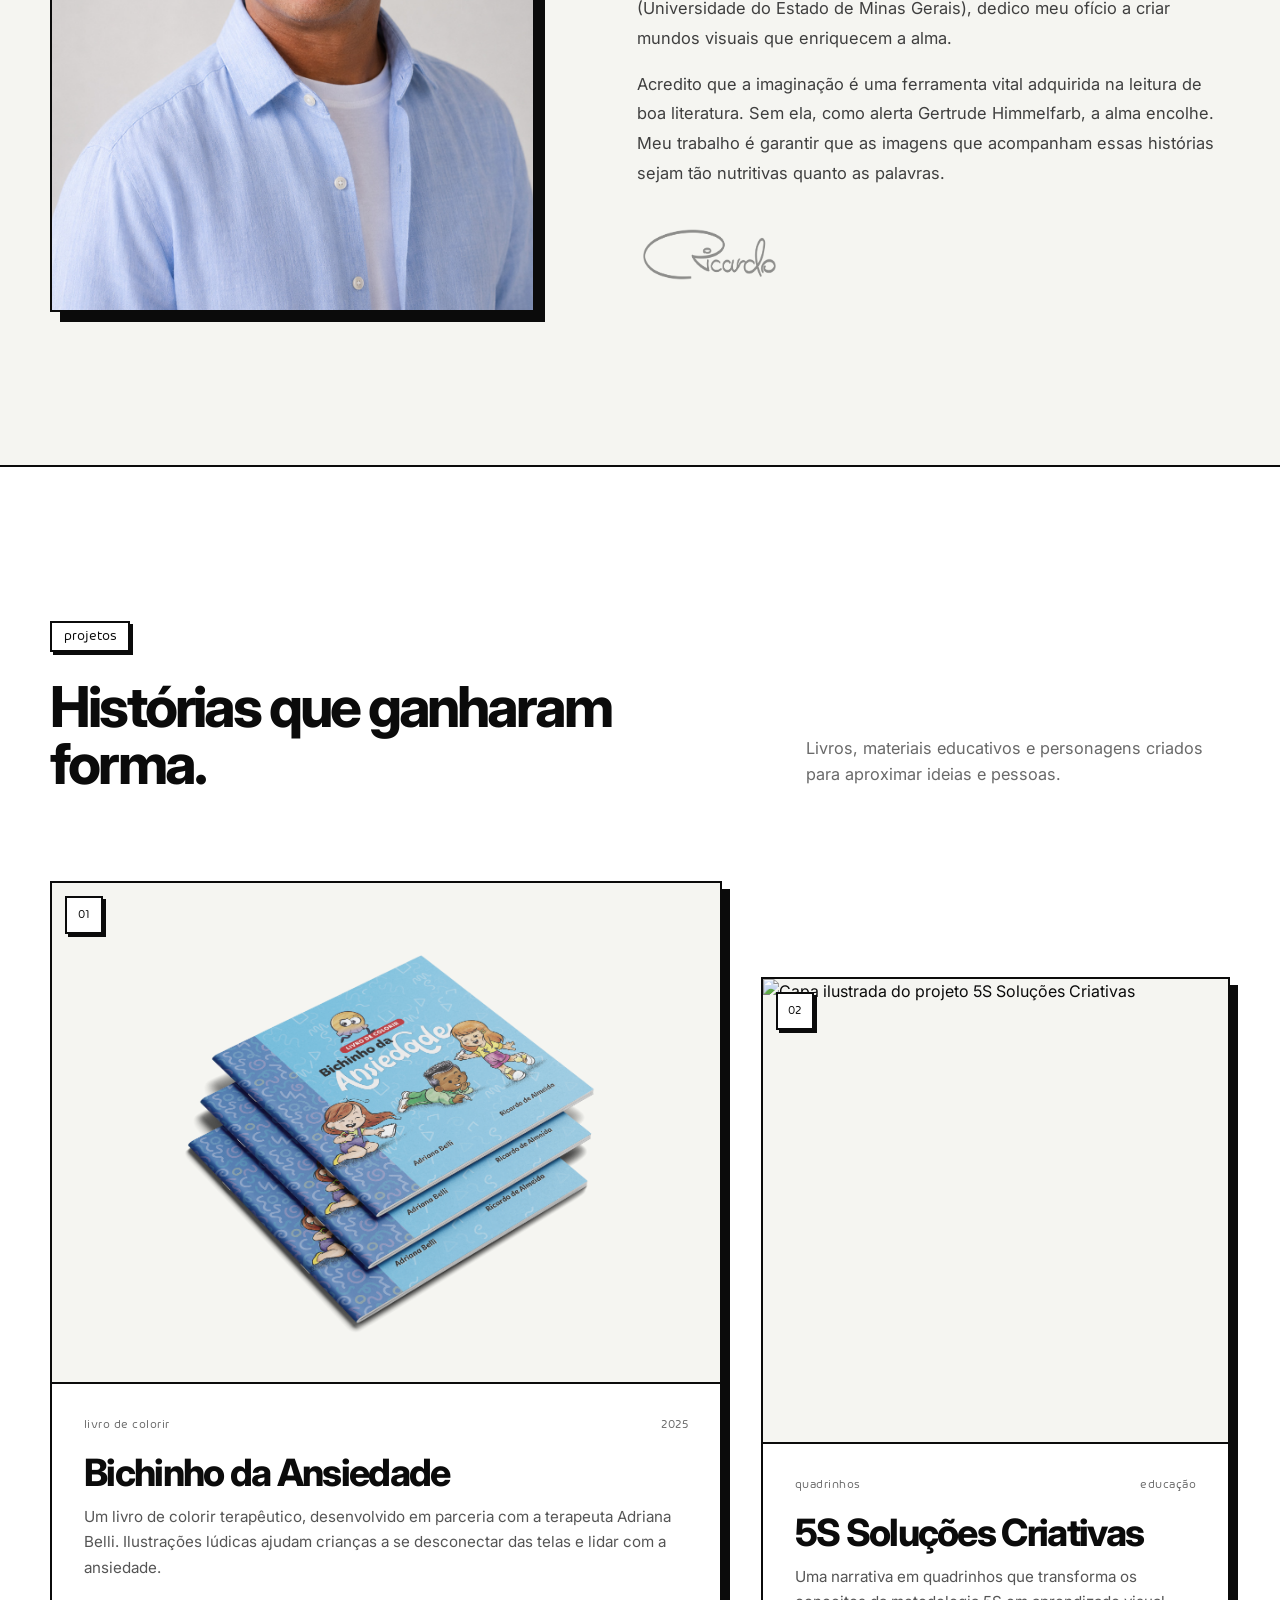
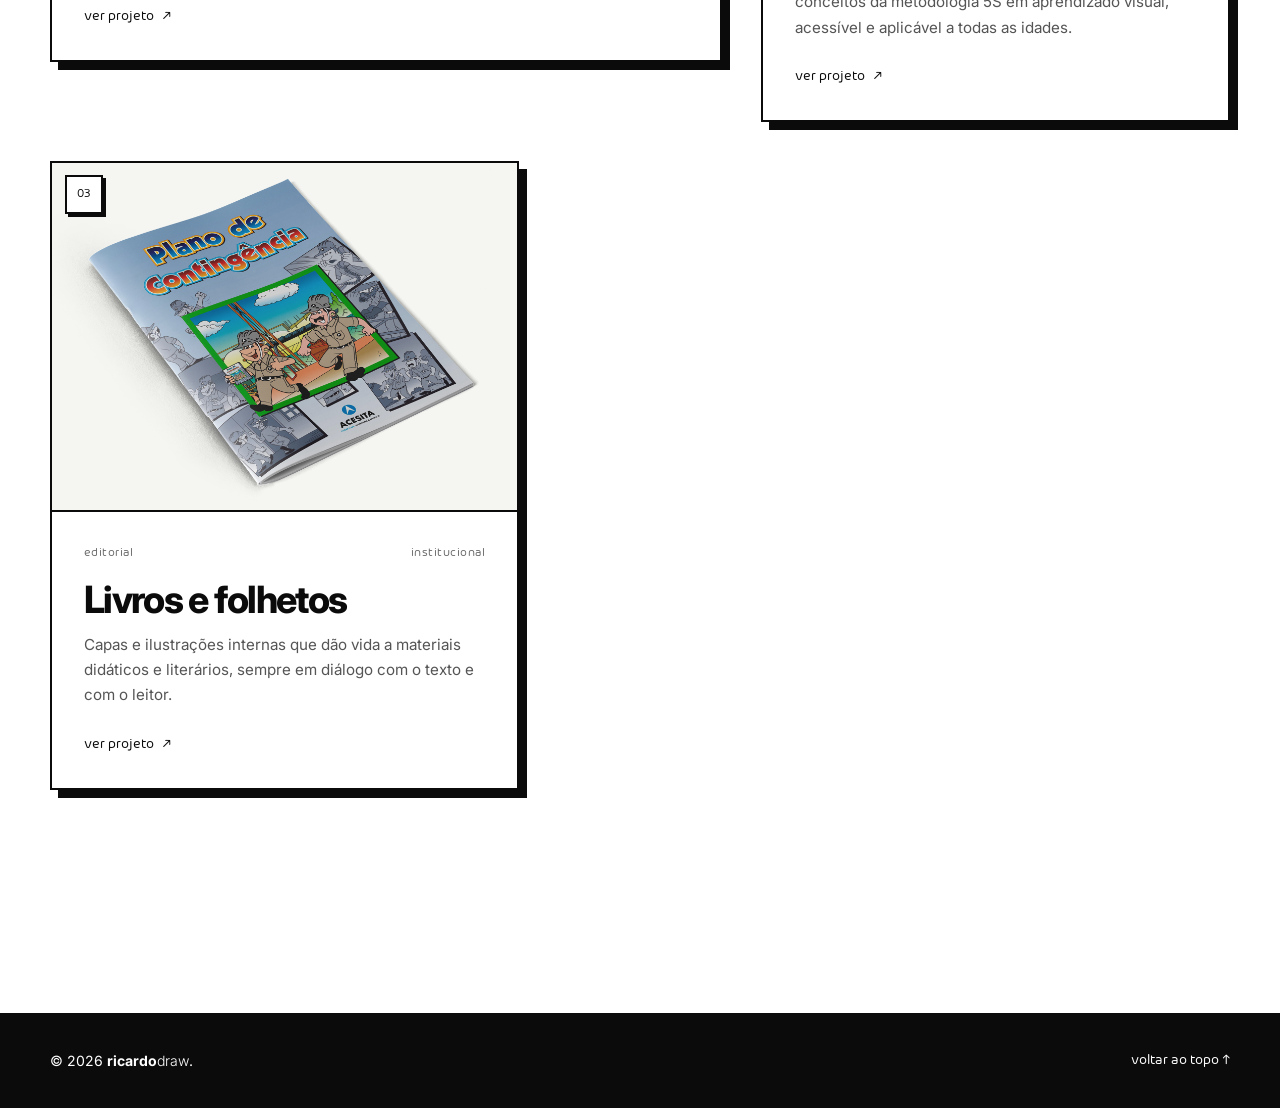
==== commit 15252814: "Update index.html" ====
--- a/index.html
+++ b/index.html
@@ -7,6 +7,9 @@
     <meta name="description"
         content="Portfólio de Ricardo de Almeida, ilustrador com mais de 30 anos de experiência em livros, cartilhas e projetos para crianças.">
     <title>ricardodraw — ilustração infantil</title>
+
+    <link rel="icon" type="image/png" href="assets/logo/Ricardodraw_ICONE.png">
+    <link rel="apple-touch-icon" href="assets/logo/Ricardodraw_ICONE.png">
 
     <script>
         document.documentElement.classList.add('js');
